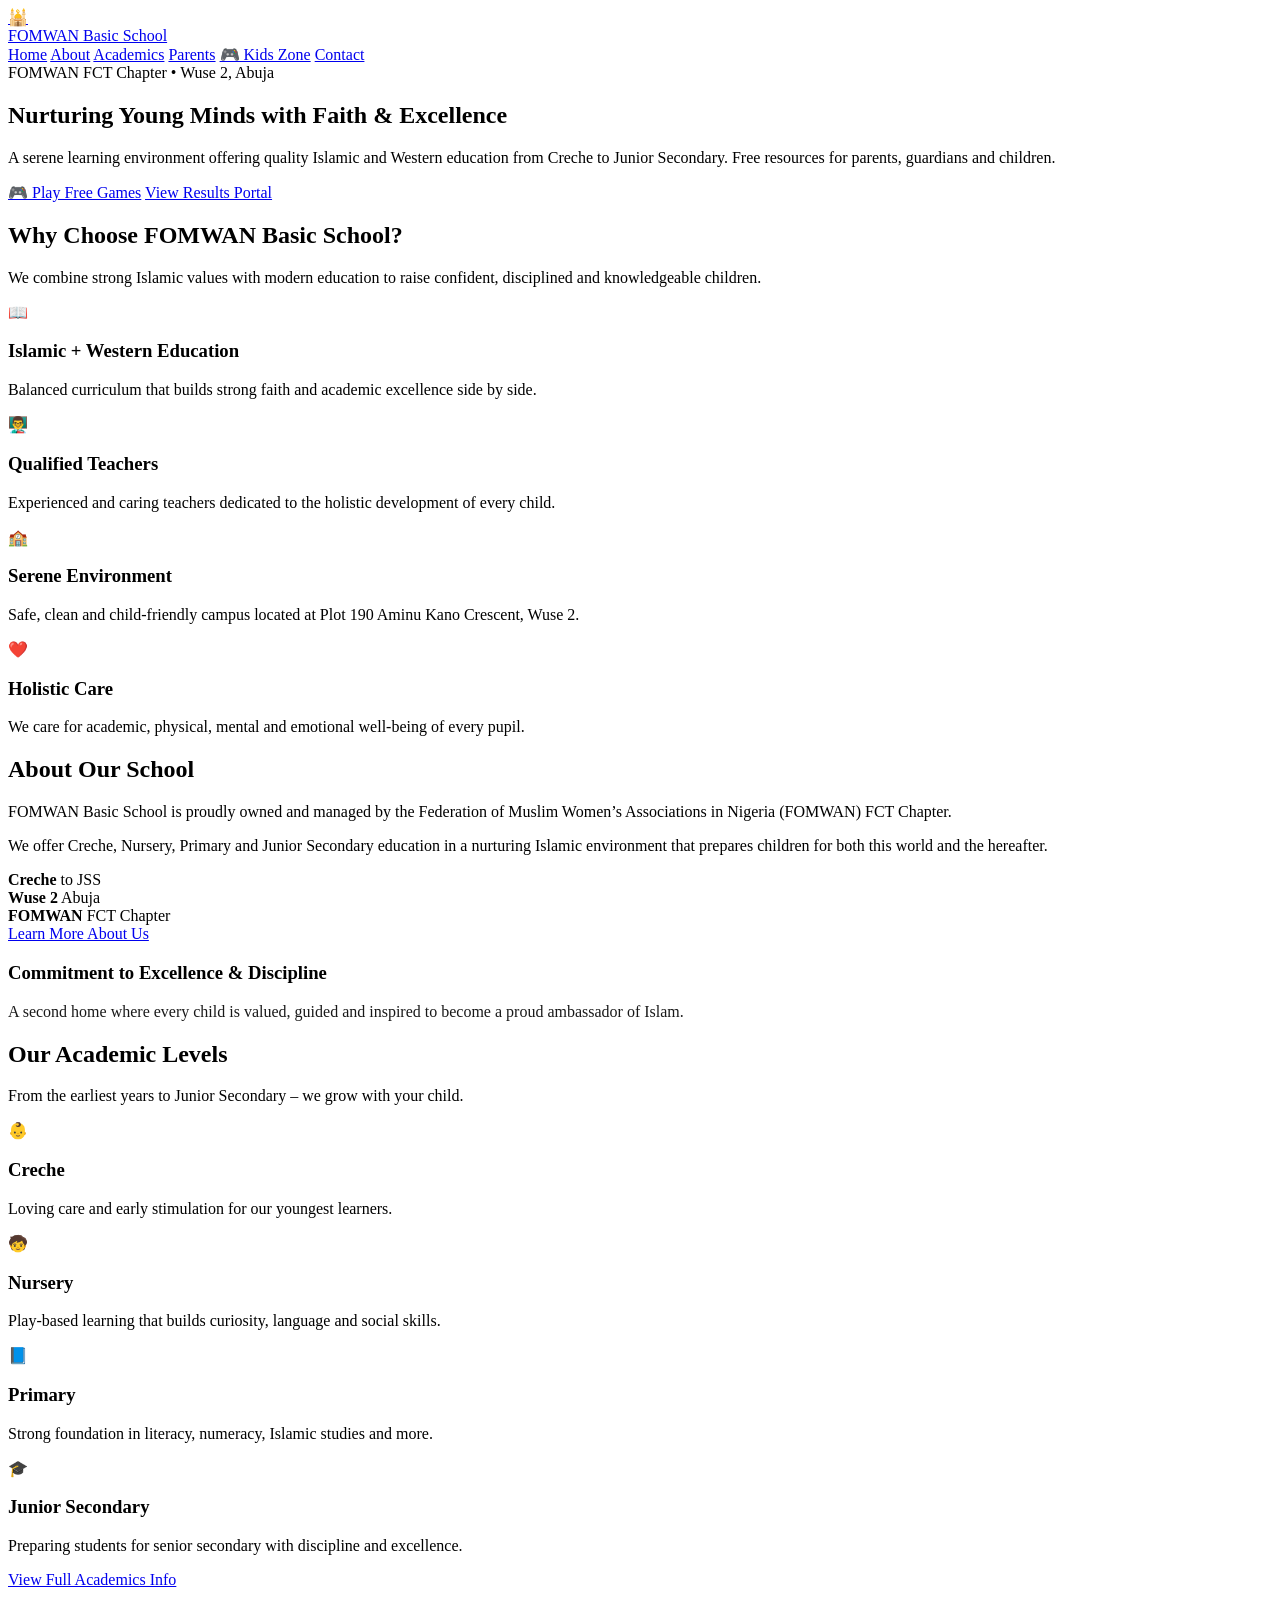
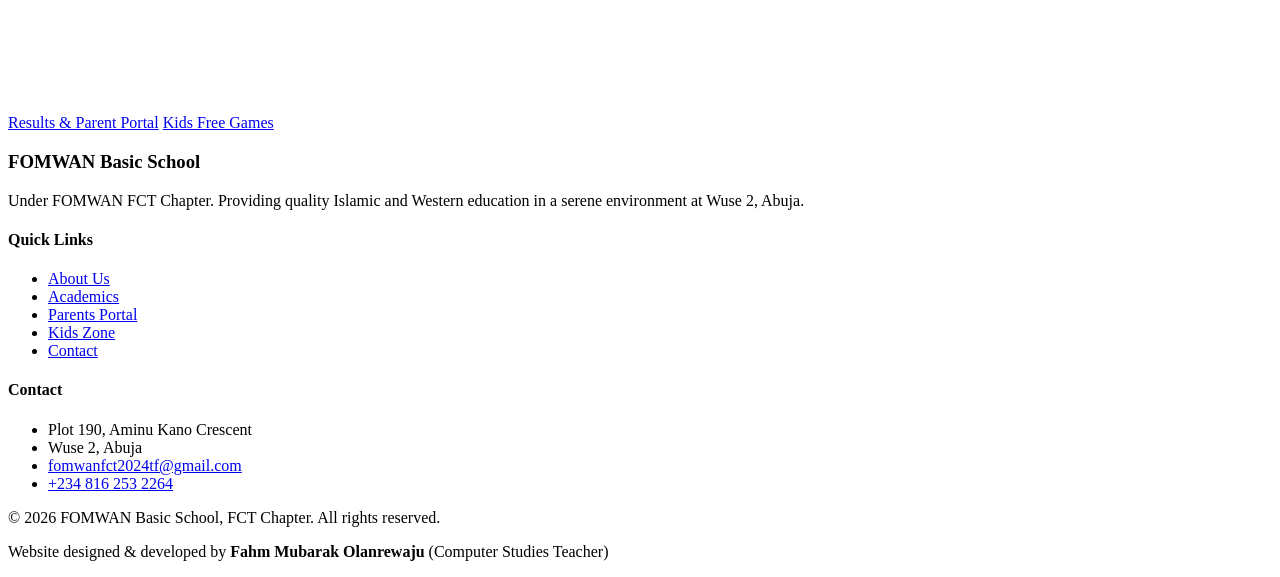
==== index.html @ e55dad50 "Add files via upload" ====
<!DOCTYPE html>
<html lang="en">
<head>
  <meta charset="UTF-8">
  <meta name="viewport" content="width=device-width, initial-scale=1.0">
  <title>FOMWAN Basic School | Wuse 2, Abuja</title>
  <meta name="description" content="FOMWAN Basic School Abuja - Quality Islamic and Western education for Creche, Nursery, Primary and Junior Secondary. Free engaging site for parents and children.">
  <link rel="stylesheet" href="css/style.css">
</head>
<body>

  <!-- HEADER -->
  <header class="header">
    <div class="container">
      <nav class="nav">
        <a href="index.html" class="logo">
          <div class="logo-icon">🕌</div>
          <span>FOMWAN Basic School</span>
        </a>
        <div class="nav-links" id="navLinks">
          <a href="index.html" class="active">Home</a>
          <a href="about.html">About</a>
          <a href="academics.html">Academics</a>
          <a href="parents.html">Parents</a>
          <a href="kids.html" class="nav-cta">🎮 Kids Zone</a>
          <a href="contact.html">Contact</a>
        </div>
        <div class="hamburger" onclick="toggleMenu()">
          <span></span><span></span><span></span>
        </div>
      </nav>
    </div>
  </header>

  <!-- HERO -->
  <section class="hero">
    <div class="container">
      <div class="hero-content">
        <div class="hero-badge">FOMWAN FCT Chapter • Wuse 2, Abuja</div>
        <h1>Nurturing Young Minds with <span>Faith & Excellence</span></h1>
        <p>A serene learning environment offering quality Islamic and Western education from Creche to Junior Secondary. Free resources for parents, guardians and children.</p>
        <div class="hero-buttons">
          <a href="kids.html" class="btn btn-primary">🎮 Play Free Games</a>
          <a href="parents.html" class="btn btn-outline">View Results Portal</a>
        </div>
      </div>
    </div>
  </section>

  <!-- FEATURES -->
  <section class="section">
    <div class="container">
      <div class="section-header">
        <h2>Why Choose FOMWAN Basic School?</h2>
        <p>We combine strong Islamic values with modern education to raise confident, disciplined and knowledgeable children.</p>
      </div>
      <div class="features">
        <div class="feature-card">
          <div class="feature-icon">📖</div>
          <h3>Islamic + Western Education</h3>
          <p>Balanced curriculum that builds strong faith and academic excellence side by side.</p>
        </div>
        <div class="feature-card">
          <div class="feature-icon">👨‍🏫</div>
          <h3>Qualified Teachers</h3>
          <p>Experienced and caring teachers dedicated to the holistic development of every child.</p>
        </div>
        <div class="feature-card">
          <div class="feature-icon">🏫</div>
          <h3>Serene Environment</h3>
          <p>Safe, clean and child-friendly campus located at Plot 190 Aminu Kano Crescent, Wuse 2.</p>
        </div>
        <div class="feature-card">
          <div class="feature-icon">❤️</div>
          <h3>Holistic Care</h3>
          <p>We care for academic, physical, mental and emotional well-being of every pupil.</p>
        </div>
      </div>
    </div>
  </section>

  <!-- ABOUT PREVIEW -->
  <section class="section bg-white">
    <div class="container">
      <div class="about-grid">
        <div class="about-text">
          <h2>About Our School</h2>
          <p>FOMWAN Basic School is proudly owned and managed by the Federation of Muslim Women’s Associations in Nigeria (FOMWAN) FCT Chapter.</p>
          <p>We offer Creche, Nursery, Primary and Junior Secondary education in a nurturing Islamic environment that prepares children for both this world and the hereafter.</p>
          <div class="about-stats">
            <div class="stat-box">
              <strong>Creche</strong>
              <span>to JSS</span>
            </div>
            <div class="stat-box">
              <strong>Wuse 2</strong>
              <span>Abuja</span>
            </div>
            <div class="stat-box">
              <strong>FOMWAN</strong>
              <span>FCT Chapter</span>
            </div>
          </div>
          <a href="about.html" class="btn btn-primary mt-20" style="margin-top:24px;">Learn More About Us</a>
        </div>
        <div class="about-visual">
          <h3>Commitment to Excellence & Discipline</h3>
          <p style="opacity:0.9;">A second home where every child is valued, guided and inspired to become a proud ambassador of Islam.</p>
        </div>
      </div>
    </div>
  </section>

  <!-- LEVELS PREVIEW -->
  <section class="section">
    <div class="container">
      <div class="section-header">
        <h2>Our Academic Levels</h2>
        <p>From the earliest years to Junior Secondary – we grow with your child.</p>
      </div>
      <div class="levels-grid">
        <div class="level-card">
          <div class="level-top">
            <span class="emoji">👶</span>
            <h3>Creche</h3>
          </div>
          <div class="level-body">
            <p>Loving care and early stimulation for our youngest learners.</p>
          </div>
        </div>
        <div class="level-card">
          <div class="level-top">
            <span class="emoji">🧒</span>
            <h3>Nursery</h3>
          </div>
          <div class="level-body">
            <p>Play-based learning that builds curiosity, language and social skills.</p>
          </div>
        </div>
        <div class="level-card">
          <div class="level-top">
            <span class="emoji">📘</span>
            <h3>Primary</h3>
          </div>
          <div class="level-body">
            <p>Strong foundation in literacy, numeracy, Islamic studies and more.</p>
          </div>
        </div>
        <div class="level-card">
          <div class="level-top">
            <span class="emoji">🎓</span>
            <h3>Junior Secondary</h3>
          </div>
          <div class="level-body">
            <p>Preparing students for senior secondary with discipline and excellence.</p>
          </div>
        </div>
      </div>
      <div class="text-center mt-20">
        <a href="academics.html" class="btn btn-primary">View Full Academics Info</a>
      </div>
    </div>
  </section>

  <!-- CTA -->
  <section class="section" style="background: linear-gradient(135deg, var(--primary-dark), var(--primary)); color:white;">
    <div class="container text-center">
      <h2 style="color:white; margin-bottom:14px;">Parents & Guardians</h2>
      <p style="opacity:0.9; max-width:560px; margin:0 auto 28px;">Check your child’s results, stay updated, and explore free learning games with your kids.</p>
      <div class="hero-buttons" style="justify-content:center;">
        <a href="parents.html" class="btn btn-primary">Results & Parent Portal</a>
        <a href="kids.html" class="btn btn-outline">Kids Free Games</a>
      </div>
    </div>
  </section>

  <!-- FOOTER -->
  <footer class="footer">
    <div class="container">
      <div class="footer-grid">
        <div class="footer-brand">
          <h3>FOMWAN Basic School</h3>
          <p>Under FOMWAN FCT Chapter. Providing quality Islamic and Western education in a serene environment at Wuse 2, Abuja.</p>
        </div>
        <div>
          <h4>Quick Links</h4>
          <ul>
            <li><a href="about.html">About Us</a></li>
            <li><a href="academics.html">Academics</a></li>
            <li><a href="parents.html">Parents Portal</a></li>
            <li><a href="kids.html">Kids Zone</a></li>
            <li><a href="contact.html">Contact</a></li>
          </ul>
        </div>
        <div>
          <h4>Contact</h4>
          <ul>
            <li>Plot 190, Aminu Kano Crescent</li>
            <li>Wuse 2, Abuja</li>
            <li><a href="mailto:fomwanfct2024tf@gmail.com">fomwanfct2024tf@gmail.com</a></li>
            <li><a href="tel:+2348162532264">+234 816 253 2264</a></li>
          </ul>
        </div>
      </div>
      <div class="footer-bottom">
        <p>© 2026 FOMWAN Basic School, FCT Chapter. All rights reserved.</p>
        <p style="margin-top:6px;">Website designed & developed by <strong>Fahm Mubarak Olanrewaju</strong> (Computer Studies Teacher)</p>
      </div>
    </div>
  </footer>

  <script src="js/games.js"></script>
</body>
</html>
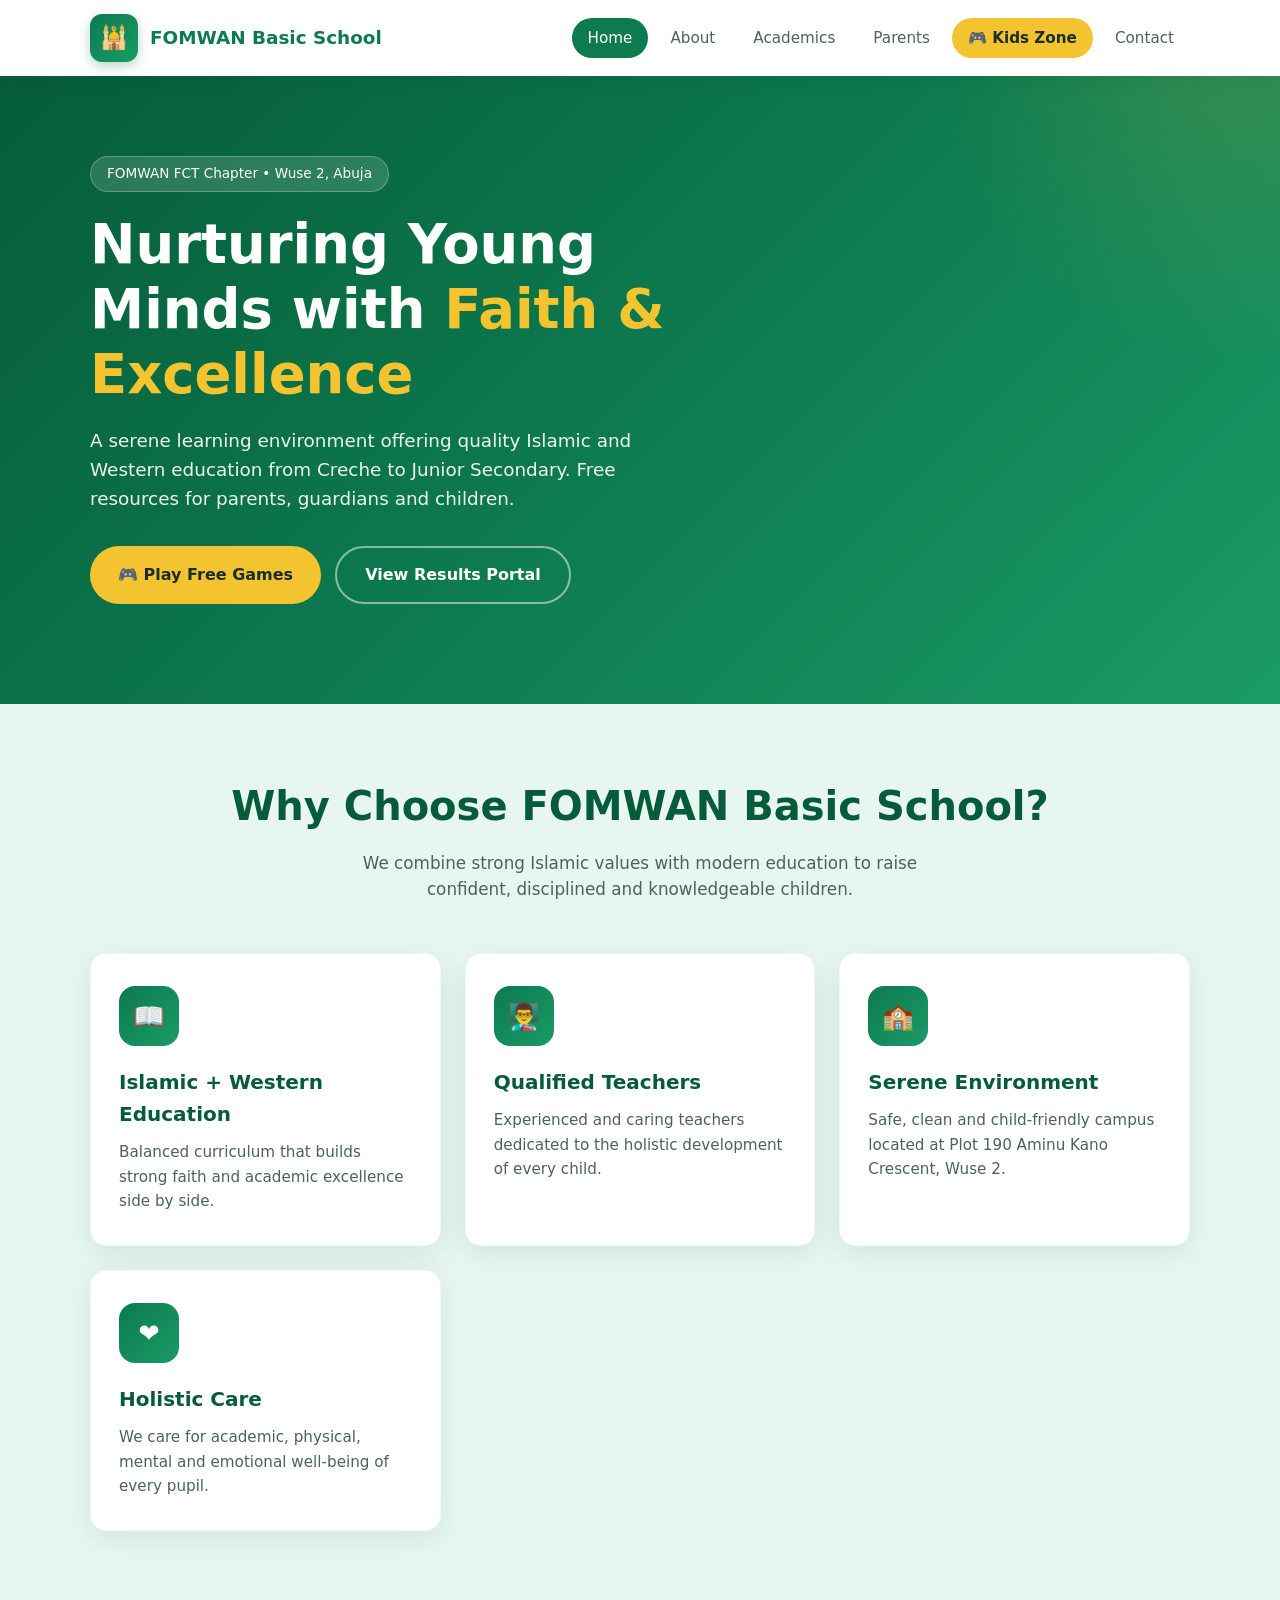
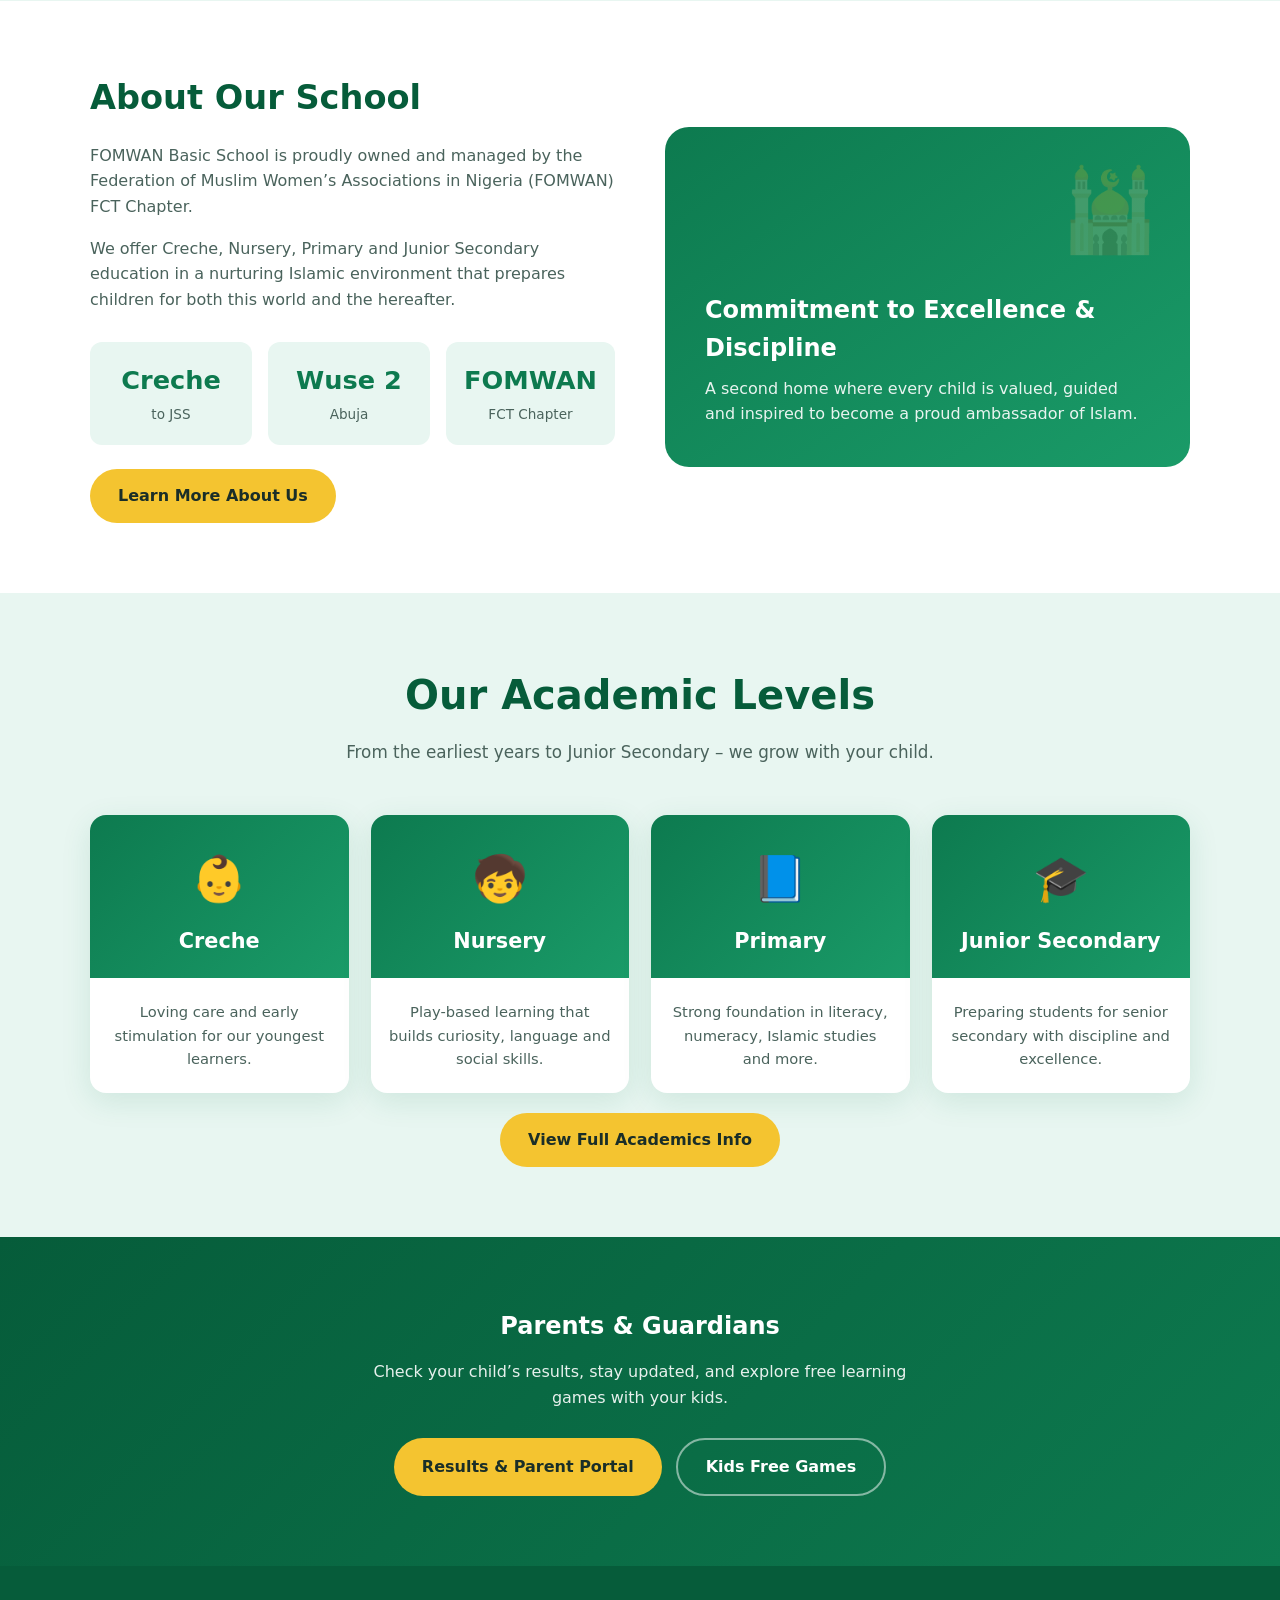
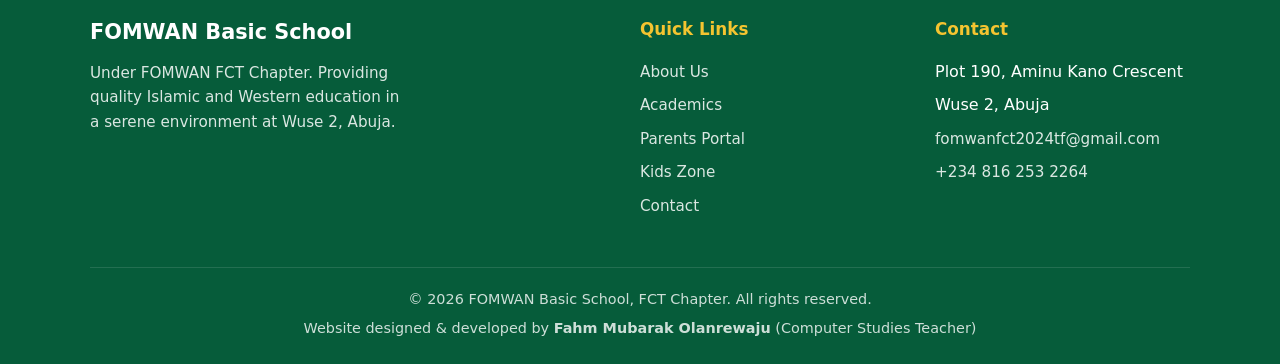
==== commit 838066ee: "new changes" ====
--- a/index.html
+++ b/index.html
@@ -209,6 +209,7 @@
     </div>
   </footer>
 
-  <script src="js/games.js"></script>
+  <!-- FIXED PATH HERE -->
+  <script src="games.js"></script>
 </body>
 </html>
--- a/css/style.css
+++ b/css/style.css
@@ -0,0 +1,820 @@
+/* ============================================
+   FOMWAN Basic School - Main Stylesheet
+   Designed by Fahm Mubarak Olanrewaju
+   ============================================ */
+
+:root {
+  --primary: #0d7a4f;          /* Deep Islamic green */
+  --primary-dark: #065c3a;
+  --primary-light: #1a9b68;
+  --accent: #f4c430;           /* Gold */
+  --accent-soft: #ffe9a0;
+  --sky: #e8f6f1;
+  --text: #1a2e28;
+  --text-light: #4a635c;
+  --white: #ffffff;
+  --shadow: 0 8px 30px rgba(13, 122, 79, 0.12);
+  --radius: 16px;
+  --transition: all 0.3s ease;
+}
+
+* {
+  margin: 0;
+  padding: 0;
+  box-sizing: border-box;
+}
+
+html {
+  scroll-behavior: smooth;
+}
+
+body {
+  font-family: 'Segoe UI', system-ui, -apple-system, sans-serif;
+  color: var(--text);
+  background: var(--sky);
+  line-height: 1.6;
+  overflow-x: hidden;
+}
+
+img {
+  max-width: 100%;
+  height: auto;
+  display: block;
+}
+
+a {
+  text-decoration: none;
+  color: inherit;
+  transition: var(--transition);
+}
+
+ul {
+  list-style: none;
+}
+
+.container {
+  width: 100%;
+  max-width: 1140px;
+  margin: 0 auto;
+  padding: 0 20px;
+}
+
+/* ========== HEADER ========== */
+.header {
+  background: var(--white);
+  box-shadow: 0 2px 20px rgba(0,0,0,0.06);
+  position: sticky;
+  top: 0;
+  z-index: 1000;
+}
+
+.nav {
+  display: flex;
+  align-items: center;
+  justify-content: space-between;
+  padding: 14px 0;
+  gap: 20px;
+}
+
+.logo {
+  display: flex;
+  align-items: center;
+  gap: 12px;
+  font-weight: 700;
+  font-size: 1.15rem;
+  color: var(--primary);
+}
+
+.logo-icon {
+  width: 48px;
+  height: 48px;
+  background: linear-gradient(135deg, var(--primary), var(--primary-light));
+  border-radius: 12px;
+  display: flex;
+  align-items: center;
+  justify-content: center;
+  color: white;
+  font-size: 1.4rem;
+  box-shadow: 0 4px 12px rgba(13, 122, 79, 0.3);
+}
+
+.nav-links {
+  display: flex;
+  gap: 6px;
+  align-items: center;
+}
+
+.nav-links a {
+  padding: 8px 16px;
+  border-radius: 30px;
+  font-weight: 500;
+  font-size: 0.95rem;
+  color: var(--text-light);
+}
+
+.nav-links a:hover,
+.nav-links a.active {
+  background: var(--primary);
+  color: white;
+}
+
+.nav-cta {
+  background: var(--accent) !important;
+  color: var(--text) !important;
+  font-weight: 700 !important;
+}
+
+.nav-cta:hover {
+  background: #e6b800 !important;
+  transform: translateY(-2px);
+}
+
+.hamburger {
+  display: none;
+  flex-direction: column;
+  gap: 5px;
+  cursor: pointer;
+  padding: 8px;
+}
+
+.hamburger span {
+  width: 26px;
+  height: 3px;
+  background: var(--primary);
+  border-radius: 3px;
+  transition: var(--transition);
+}
+
+/* ========== HERO ========== */
+.hero {
+  background: linear-gradient(135deg, var(--primary-dark) 0%, var(--primary) 50%, var(--primary-light) 100%);
+  color: white;
+  padding: 80px 0 100px;
+  position: relative;
+  overflow: hidden;
+}
+
+.hero::before {
+  content: '';
+  position: absolute;
+  top: -50%;
+  right: -20%;
+  width: 600px;
+  height: 600px;
+  background: radial-gradient(circle, rgba(244,196,48,0.15) 0%, transparent 70%);
+  border-radius: 50%;
+}
+
+.hero-content {
+  position: relative;
+  z-index: 2;
+  max-width: 700px;
+}
+
+.hero-badge {
+  display: inline-block;
+  background: rgba(255,255,255,0.15);
+  backdrop-filter: blur(8px);
+  padding: 6px 16px;
+  border-radius: 30px;
+  font-size: 0.85rem;
+  margin-bottom: 20px;
+  border: 1px solid rgba(255,255,255,0.25);
+}
+
+.hero h1 {
+  font-size: clamp(2.2rem, 5vw, 3.4rem);
+  line-height: 1.2;
+  margin-bottom: 18px;
+  font-weight: 800;
+}
+
+.hero h1 span {
+  color: var(--accent);
+}
+
+.hero p {
+  font-size: 1.15rem;
+  opacity: 0.92;
+  margin-bottom: 32px;
+  max-width: 560px;
+}
+
+.hero-buttons {
+  display: flex;
+  flex-wrap: wrap;
+  gap: 14px;
+}
+
+.btn {
+  display: inline-flex;
+  align-items: center;
+  gap: 8px;
+  padding: 14px 28px;
+  border-radius: 50px;
+  font-weight: 600;
+  font-size: 1rem;
+  border: none;
+  cursor: pointer;
+  transition: var(--transition);
+}
+
+.btn-primary {
+  background: var(--accent);
+  color: var(--text);
+}
+
+.btn-primary:hover {
+  background: #e6b800;
+  transform: translateY(-3px);
+  box-shadow: 0 8px 20px rgba(244,196,48,0.4);
+}
+
+.btn-outline {
+  background: transparent;
+  color: white;
+  border: 2px solid rgba(255,255,255,0.5);
+}
+
+.btn-outline:hover {
+  background: white;
+  color: var(--primary);
+  border-color: white;
+}
+
+/* ========== SECTION COMMON ========== */
+.section {
+  padding: 70px 0;
+}
+
+.section-header {
+  text-align: center;
+  margin-bottom: 50px;
+}
+
+.section-header h2 {
+  font-size: clamp(1.8rem, 4vw, 2.5rem);
+  color: var(--primary-dark);
+  margin-bottom: 12px;
+  font-weight: 800;
+}
+
+.section-header p {
+  color: var(--text-light);
+  max-width: 600px;
+  margin: 0 auto;
+  font-size: 1.05rem;
+}
+
+.section-title-left {
+  text-align: left;
+  margin-bottom: 30px;
+}
+
+/* ========== FEATURE CARDS ========== */
+.features {
+  display: grid;
+  grid-template-columns: repeat(auto-fit, minmax(260px, 1fr));
+  gap: 24px;
+}
+
+.feature-card {
+  background: var(--white);
+  border-radius: var(--radius);
+  padding: 32px 28px;
+  box-shadow: var(--shadow);
+  transition: var(--transition);
+  border: 1px solid rgba(13,122,79,0.06);
+}
+
+.feature-card:hover {
+  transform: translateY(-8px);
+  box-shadow: 0 16px 40px rgba(13,122,79,0.18);
+}
+
+.feature-icon {
+  width: 60px;
+  height: 60px;
+  background: linear-gradient(135deg, var(--primary), var(--primary-light));
+  border-radius: 16px;
+  display: flex;
+  align-items: center;
+  justify-content: center;
+  font-size: 1.6rem;
+  color: white;
+  margin-bottom: 20px;
+}
+
+.feature-card h3 {
+  font-size: 1.25rem;
+  margin-bottom: 10px;
+  color: var(--primary-dark);
+}
+
+.feature-card p {
+  color: var(--text-light);
+  font-size: 0.95rem;
+}
+
+/* ========== ABOUT PREVIEW ========== */
+.about-grid {
+  display: grid;
+  grid-template-columns: 1fr 1fr;
+  gap: 50px;
+  align-items: center;
+}
+
+.about-text h2 {
+  font-size: 2.1rem;
+  color: var(--primary-dark);
+  margin-bottom: 18px;
+  font-weight: 800;
+}
+
+.about-text p {
+  color: var(--text-light);
+  margin-bottom: 16px;
+}
+
+.about-stats {
+  display: grid;
+  grid-template-columns: repeat(3, 1fr);
+  gap: 16px;
+  margin-top: 30px;
+}
+
+.stat-box {
+  background: var(--sky);
+  padding: 18px;
+  border-radius: 12px;
+  text-align: center;
+}
+
+.stat-box strong {
+  display: block;
+  font-size: 1.6rem;
+  color: var(--primary);
+  font-weight: 800;
+}
+
+.stat-box span {
+  font-size: 0.85rem;
+  color: var(--text-light);
+}
+
+.about-visual {
+  background: linear-gradient(145deg, var(--primary), var(--primary-light));
+  border-radius: 24px;
+  padding: 40px;
+  color: white;
+  position: relative;
+  overflow: hidden;
+  min-height: 340px;
+  display: flex;
+  flex-direction: column;
+  justify-content: flex-end;
+}
+
+.about-visual::before {
+  content: '🕌';
+  position: absolute;
+  top: 20px;
+  right: 30px;
+  font-size: 5rem;
+  opacity: 0.2;
+}
+
+.about-visual h3 {
+  font-size: 1.5rem;
+  margin-bottom: 8px;
+}
+
+/* ========== LEVELS ========== */
+.levels-grid {
+  display: grid;
+  grid-template-columns: repeat(auto-fit, minmax(220px, 1fr));
+  gap: 22px;
+}
+
+.level-card {
+  background: white;
+  border-radius: var(--radius);
+  overflow: hidden;
+  box-shadow: var(--shadow);
+  transition: var(--transition);
+  text-align: center;
+}
+
+.level-card:hover {
+  transform: translateY(-6px);
+}
+
+.level-top {
+  background: linear-gradient(135deg, var(--primary), var(--primary-light));
+  color: white;
+  padding: 28px 20px 20px;
+}
+
+.level-top .emoji {
+  font-size: 2.8rem;
+  display: block;
+  margin-bottom: 10px;
+}
+
+.level-top h3 {
+  font-size: 1.3rem;
+}
+
+.level-body {
+  padding: 22px 18px;
+}
+
+.level-body p {
+  color: var(--text-light);
+  font-size: 0.92rem;
+}
+
+/* ========== KIDS GAMES ========== */
+.games-grid {
+  display: grid;
+  grid-template-columns: repeat(auto-fit, minmax(280px, 1fr));
+  gap: 24px;
+}
+
+.game-card {
+  background: white;
+  border-radius: var(--radius);
+  padding: 28px;
+  box-shadow: var(--shadow);
+  text-align: center;
+  transition: var(--transition);
+  border: 3px solid transparent;
+  cursor: pointer;
+}
+
+.game-card:hover {
+  border-color: var(--accent);
+  transform: scale(1.03);
+}
+
+.game-emoji {
+  font-size: 3.2rem;
+  margin-bottom: 14px;
+}
+
+.game-card h3 {
+  color: var(--primary-dark);
+  margin-bottom: 8px;
+  font-size: 1.25rem;
+}
+
+.game-card p {
+  color: var(--text-light);
+  font-size: 0.9rem;
+  margin-bottom: 18px;
+}
+
+.btn-play {
+  background: var(--primary);
+  color: white;
+  padding: 10px 24px;
+  border-radius: 30px;
+  font-weight: 600;
+  display: inline-block;
+}
+
+.btn-play:hover {
+  background: var(--primary-dark);
+}
+
+/* Game Modal */
+.game-modal {
+  display: none;
+  position: fixed;
+  inset: 0;
+  background: rgba(0,0,0,0.65);
+  z-index: 2000;
+  align-items: center;
+  justify-content: center;
+  padding: 20px;
+}
+
+.game-modal.active {
+  display: flex;
+}
+
+.game-box {
+  background: white;
+  border-radius: 20px;
+  width: 100%;
+  max-width: 520px;
+  max-height: 90vh;
+  overflow-y: auto;
+  padding: 28px;
+  position: relative;
+}
+
+.game-close {
+  position: absolute;
+  top: 14px;
+  right: 18px;
+  font-size: 1.6rem;
+  cursor: pointer;
+  color: var(--text-light);
+  background: none;
+  border: none;
+}
+
+.game-title {
+  text-align: center;
+  color: var(--primary-dark);
+  margin-bottom: 20px;
+  font-size: 1.5rem;
+}
+
+/* Memory Game */
+.memory-board {
+  display: grid;
+  grid-template-columns: repeat(4, 1fr);
+  gap: 10px;
+  margin-bottom: 16px;
+}
+
+.memory-card {
+  aspect-ratio: 1;
+  background: var(--primary);
+  border-radius: 12px;
+  display: flex;
+  align-items: center;
+  justify-content: center;
+  font-size: 1.8rem;
+  cursor: pointer;
+  transition: var(--transition);
+  color: transparent;
+  user-select: none;
+}
+
+.memory-card.flipped,
+.memory-card.matched {
+  background: var(--accent-soft);
+  color: var(--text);
+  transform: rotateY(180deg);
+}
+
+.memory-card.matched {
+  background: #c8f0d8;
+  cursor: default;
+}
+
+/* Quiz */
+.quiz-question {
+  font-size: 1.2rem;
+  font-weight: 600;
+  margin-bottom: 20px;
+  text-align: center;
+  color: var(--primary-dark);
+}
+
+.quiz-options {
+  display: grid;
+  gap: 12px;
+}
+
+.quiz-btn {
+  padding: 14px;
+  border: 2px solid #e0e0e0;
+  border-radius: 12px;
+  background: white;
+  font-size: 1rem;
+  cursor: pointer;
+  transition: var(--transition);
+  text-align: left;
+}
+
+.quiz-btn:hover {
+  border-color: var(--primary);
+  background: var(--sky);
+}
+
+.quiz-btn.correct {
+  background: #c8f0d8;
+  border-color: var(--primary);
+}
+
+.quiz-btn.wrong {
+  background: #ffe0e0;
+  border-color: #e74c3c;
+}
+
+.score-display {
+  text-align: center;
+  font-size: 1.1rem;
+  margin-top: 16px;
+  font-weight: 600;
+  color: var(--primary);
+}
+
+/* ========== PARENTS ========== */
+.portal-card {
+  background: white;
+  border-radius: var(--radius);
+  padding: 40px;
+  box-shadow: var(--shadow);
+  text-align: center;
+  max-width: 600px;
+  margin: 0 auto;
+}
+
+.portal-card h3 {
+  color: var(--primary-dark);
+  font-size: 1.6rem;
+  margin-bottom: 12px;
+}
+
+.portal-card p {
+  color: var(--text-light);
+  margin-bottom: 24px;
+}
+
+/* ========== CONTACT ========== */
+.contact-grid {
+  display: grid;
+  grid-template-columns: 1fr 1fr;
+  gap: 40px;
+}
+
+.contact-info {
+  display: flex;
+  flex-direction: column;
+  gap: 22px;
+}
+
+.contact-item {
+  display: flex;
+  gap: 16px;
+  align-items: flex-start;
+  background: white;
+  padding: 20px;
+  border-radius: 14px;
+  box-shadow: var(--shadow);
+}
+
+.contact-icon {
+  width: 48px;
+  height: 48px;
+  background: var(--sky);
+  border-radius: 12px;
+  display: flex;
+  align-items: center;
+  justify-content: center;
+  font-size: 1.3rem;
+  flex-shrink: 0;
+}
+
+.contact-item h4 {
+  color: var(--primary-dark);
+  margin-bottom: 4px;
+}
+
+.contact-item p,
+.contact-item a {
+  color: var(--text-light);
+  font-size: 0.95rem;
+}
+
+.contact-item a:hover {
+  color: var(--primary);
+}
+
+.map-box {
+  background: white;
+  border-radius: var(--radius);
+  overflow: hidden;
+  box-shadow: var(--shadow);
+  min-height: 320px;
+}
+
+.map-box iframe {
+  width: 100%;
+  height: 100%;
+  min-height: 320px;
+  border: none;
+}
+
+/* ========== FOOTER ========== */
+.footer {
+  background: var(--primary-dark);
+  color: white;
+  padding: 50px 0 24px;
+}
+
+.footer-grid {
+  display: grid;
+  grid-template-columns: 2fr 1fr 1fr;
+  gap: 40px;
+  margin-bottom: 40px;
+}
+
+.footer-brand h3 {
+  font-size: 1.3rem;
+  margin-bottom: 12px;
+}
+
+.footer-brand p {
+  opacity: 0.85;
+  font-size: 0.95rem;
+  max-width: 320px;
+}
+
+.footer h4 {
+  margin-bottom: 16px;
+  font-size: 1.05rem;
+  color: var(--accent);
+}
+
+.footer ul li {
+  margin-bottom: 8px;
+}
+
+.footer ul a {
+  opacity: 0.85;
+  font-size: 0.95rem;
+}
+
+.footer ul a:hover {
+  opacity: 1;
+  color: var(--accent);
+}
+
+.footer-bottom {
+  border-top: 1px solid rgba(255,255,255,0.15);
+  padding-top: 20px;
+  text-align: center;
+  font-size: 0.9rem;
+  opacity: 0.8;
+}
+
+.footer-bottom a {
+  color: var(--accent);
+}
+
+/* ========== RESPONSIVE ========== */
+@media (max-width: 900px) {
+  .about-grid,
+  .contact-grid,
+  .footer-grid {
+    grid-template-columns: 1fr;
+  }
+
+  .nav-links {
+    display: none;
+    position: absolute;
+    top: 100%;
+    left: 0;
+    right: 0;
+    background: white;
+    flex-direction: column;
+    padding: 20px;
+    box-shadow: 0 10px 30px rgba(0,0,0,0.1);
+    gap: 8px;
+  }
+
+  .nav-links.open {
+    display: flex;
+  }
+
+  .hamburger {
+    display: flex;
+  }
+
+  .hero {
+    padding: 60px 0 80px;
+  }
+}
+
+@media (max-width: 500px) {
+  .memory-board {
+    grid-template-columns: repeat(3, 1fr);
+  }
+
+  .about-stats {
+    grid-template-columns: 1fr;
+  }
+}
+
+/* Utility */
+.bg-white {
+  background: white;
+}
+
+.text-center {
+  text-align: center;
+}
+
+.mt-20 {
+  margin-top: 20px;
+}
+
+.mb-20 {
+  margin-bottom: 20px;
+}
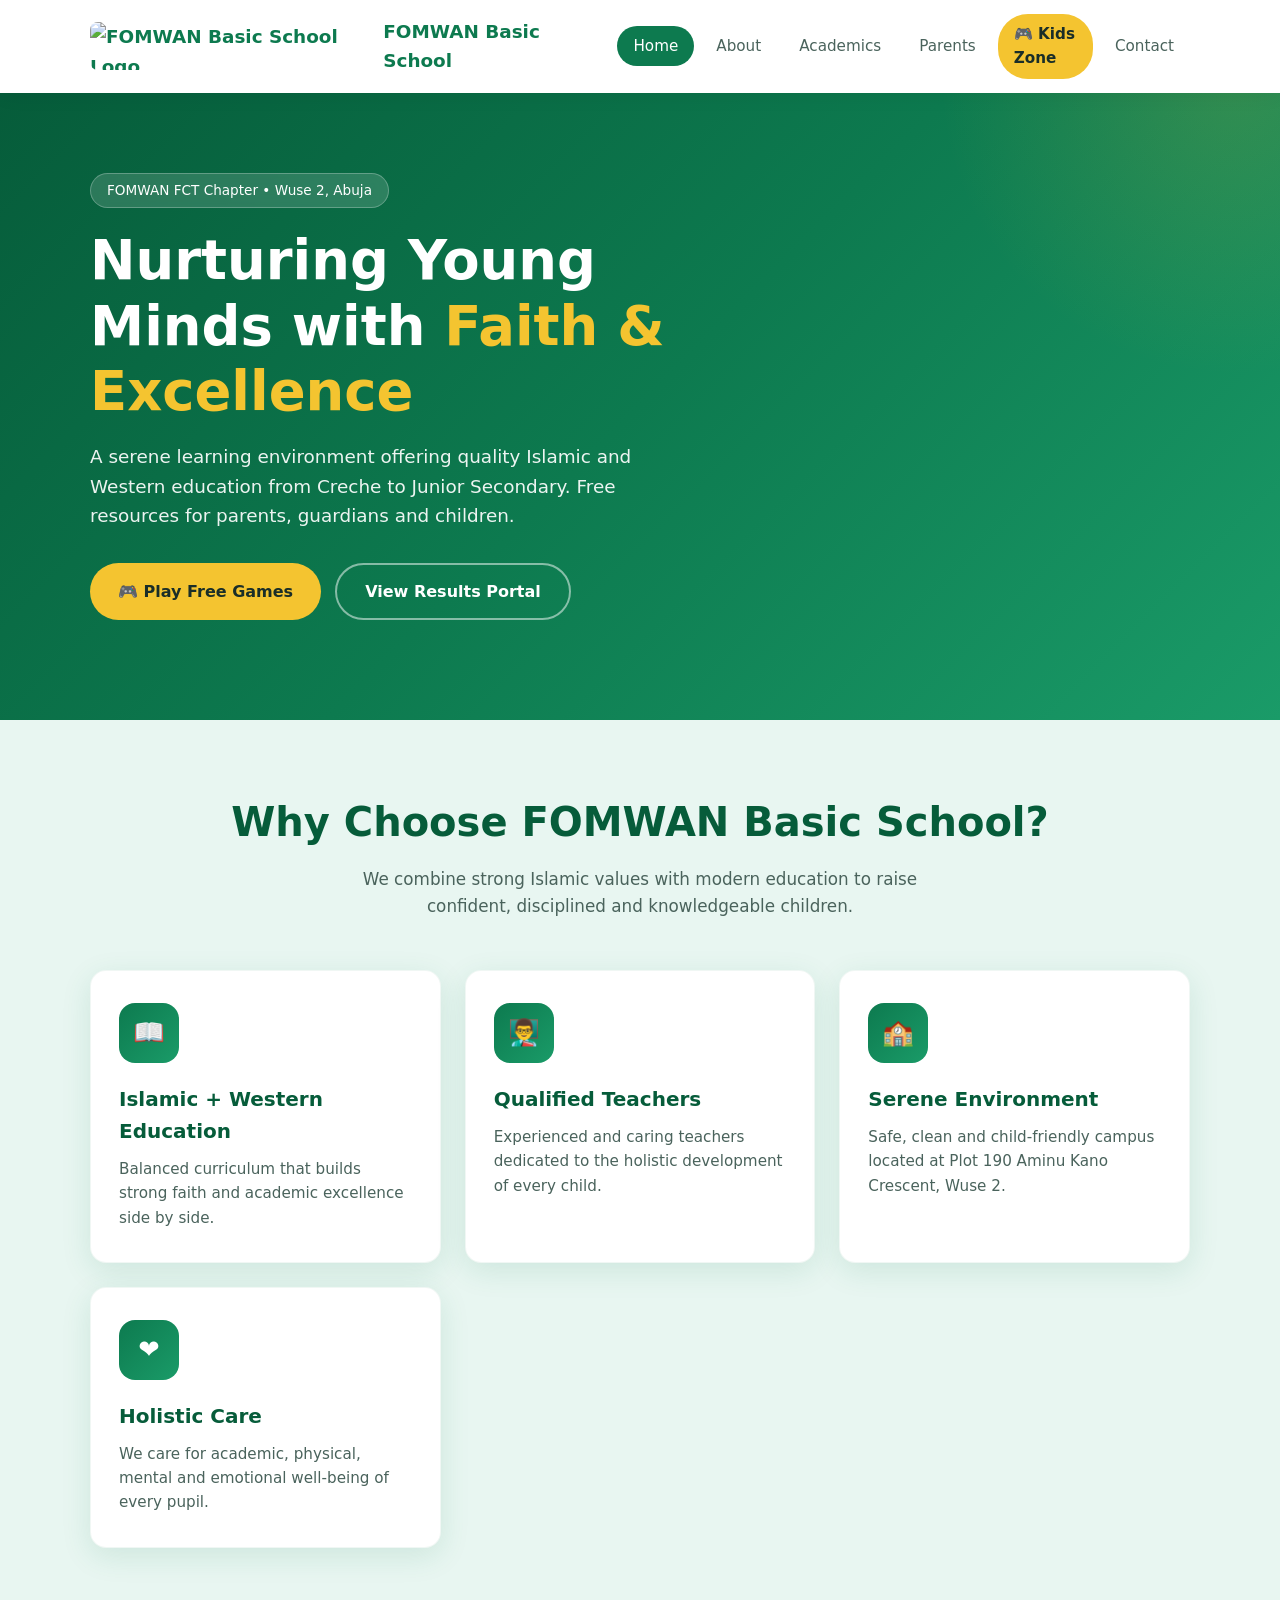
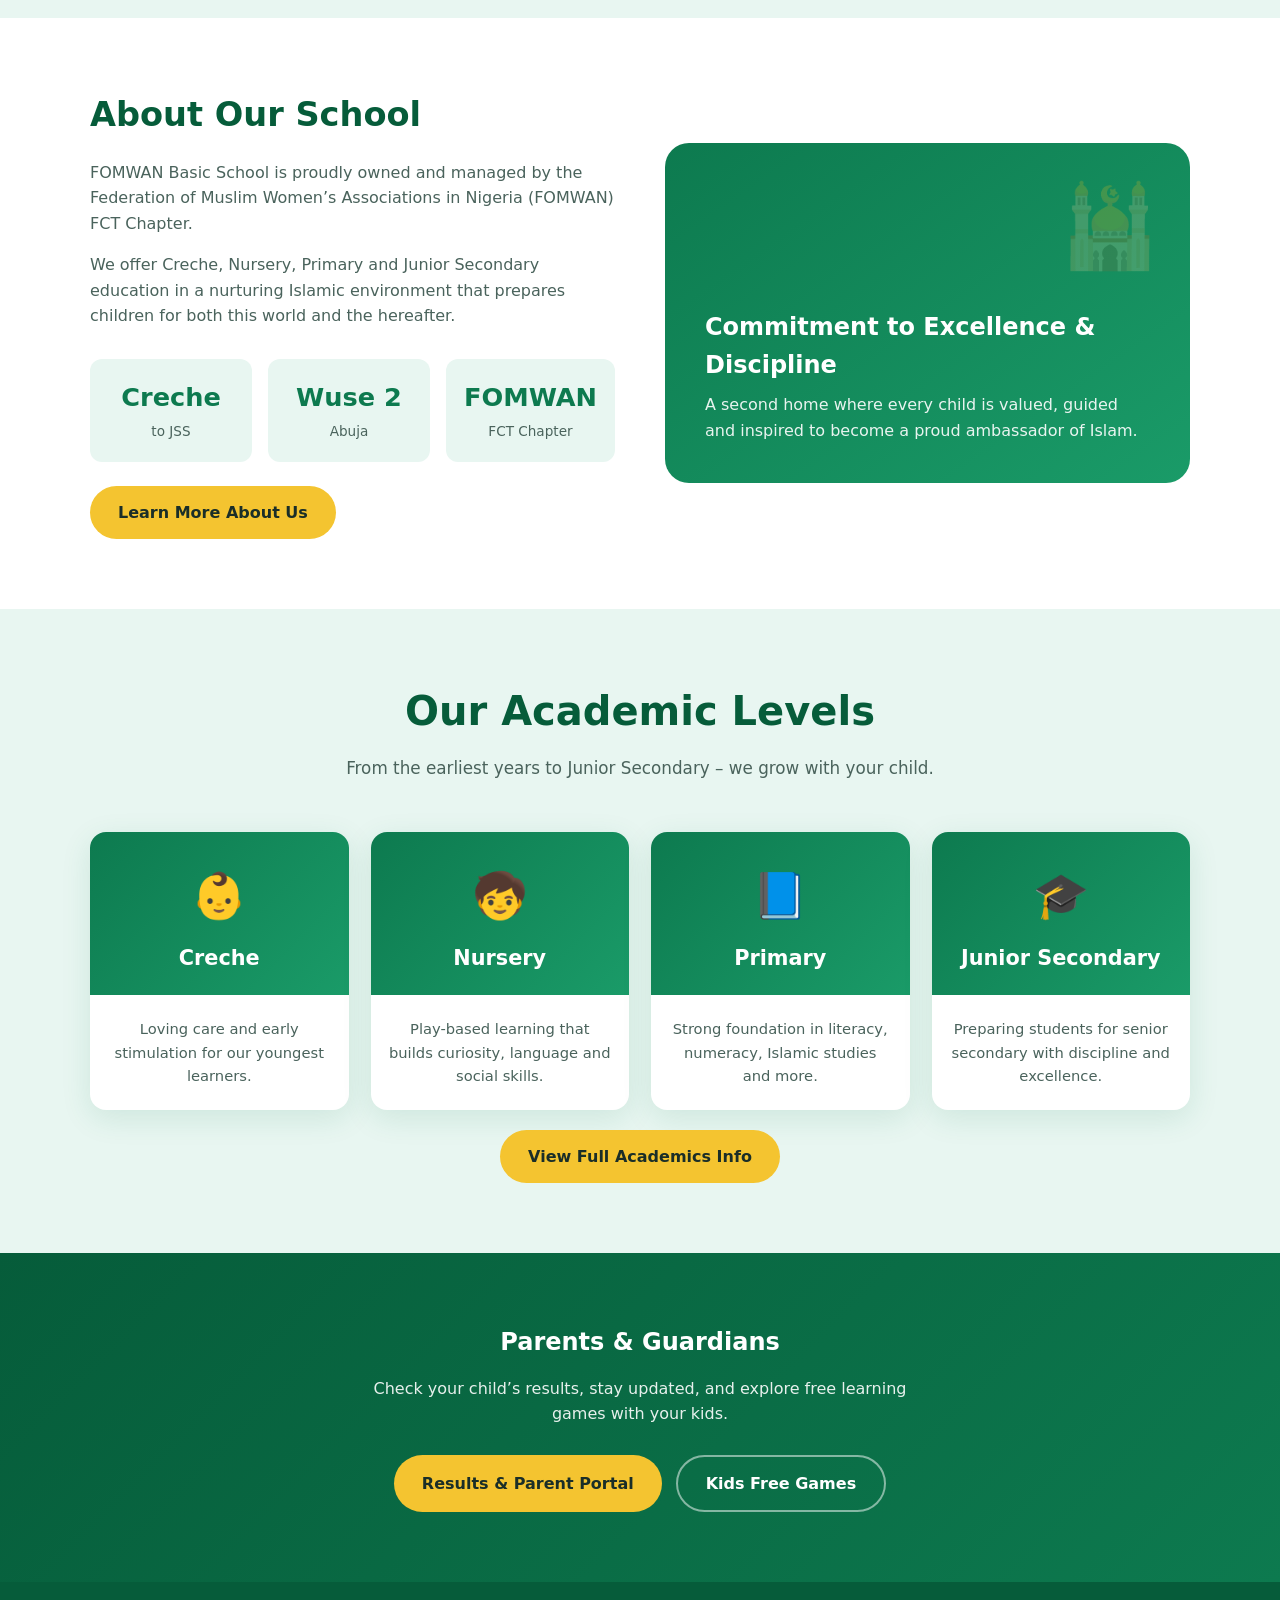
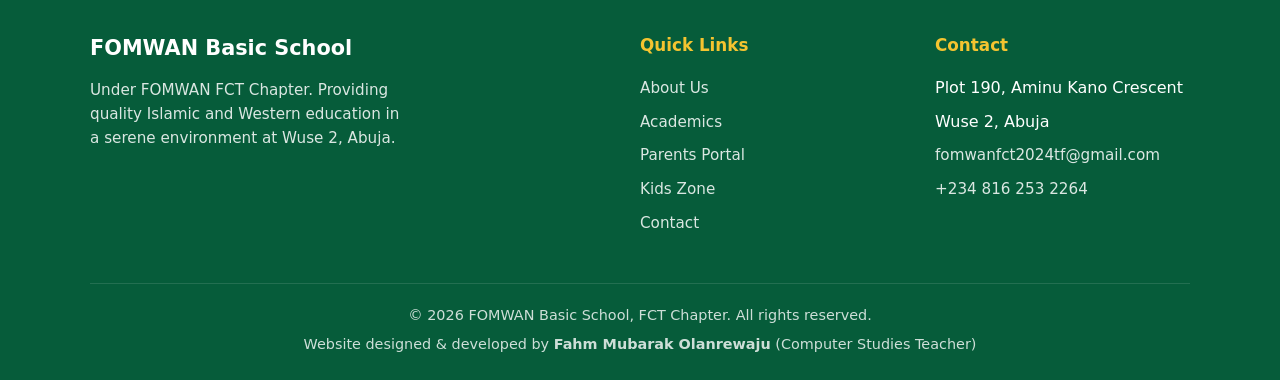
==== commit 6cfcc518: "new change" ====
--- a/index.html
+++ b/index.html
@@ -14,7 +14,7 @@
     <div class="container">
       <nav class="nav">
         <a href="index.html" class="logo">
-          <div class="logo-icon">🕌</div>
+          <img src="images/logo.png" alt="FOMWAN Basic School Logo" style="height:48px; width:auto; border-radius:8px;">
           <span>FOMWAN Basic School</span>
         </a>
         <div class="nav-links" id="navLinks">
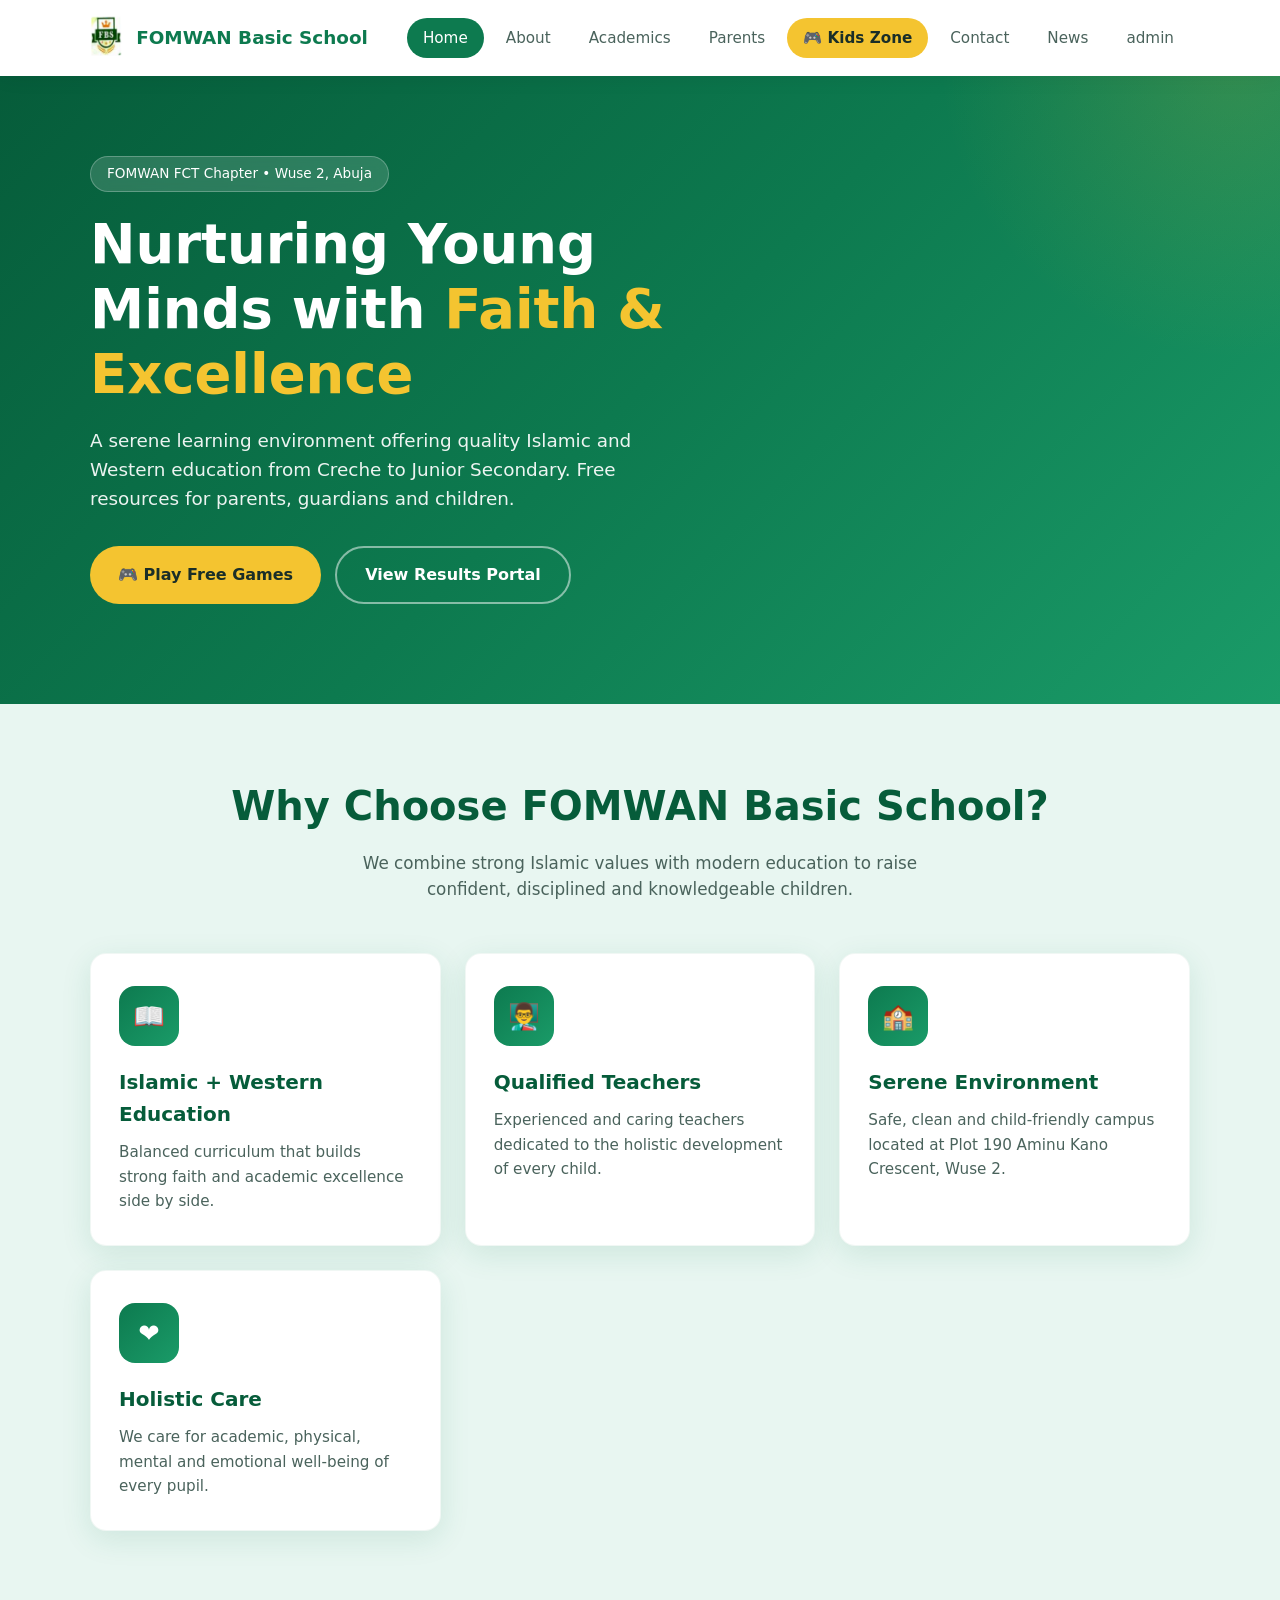
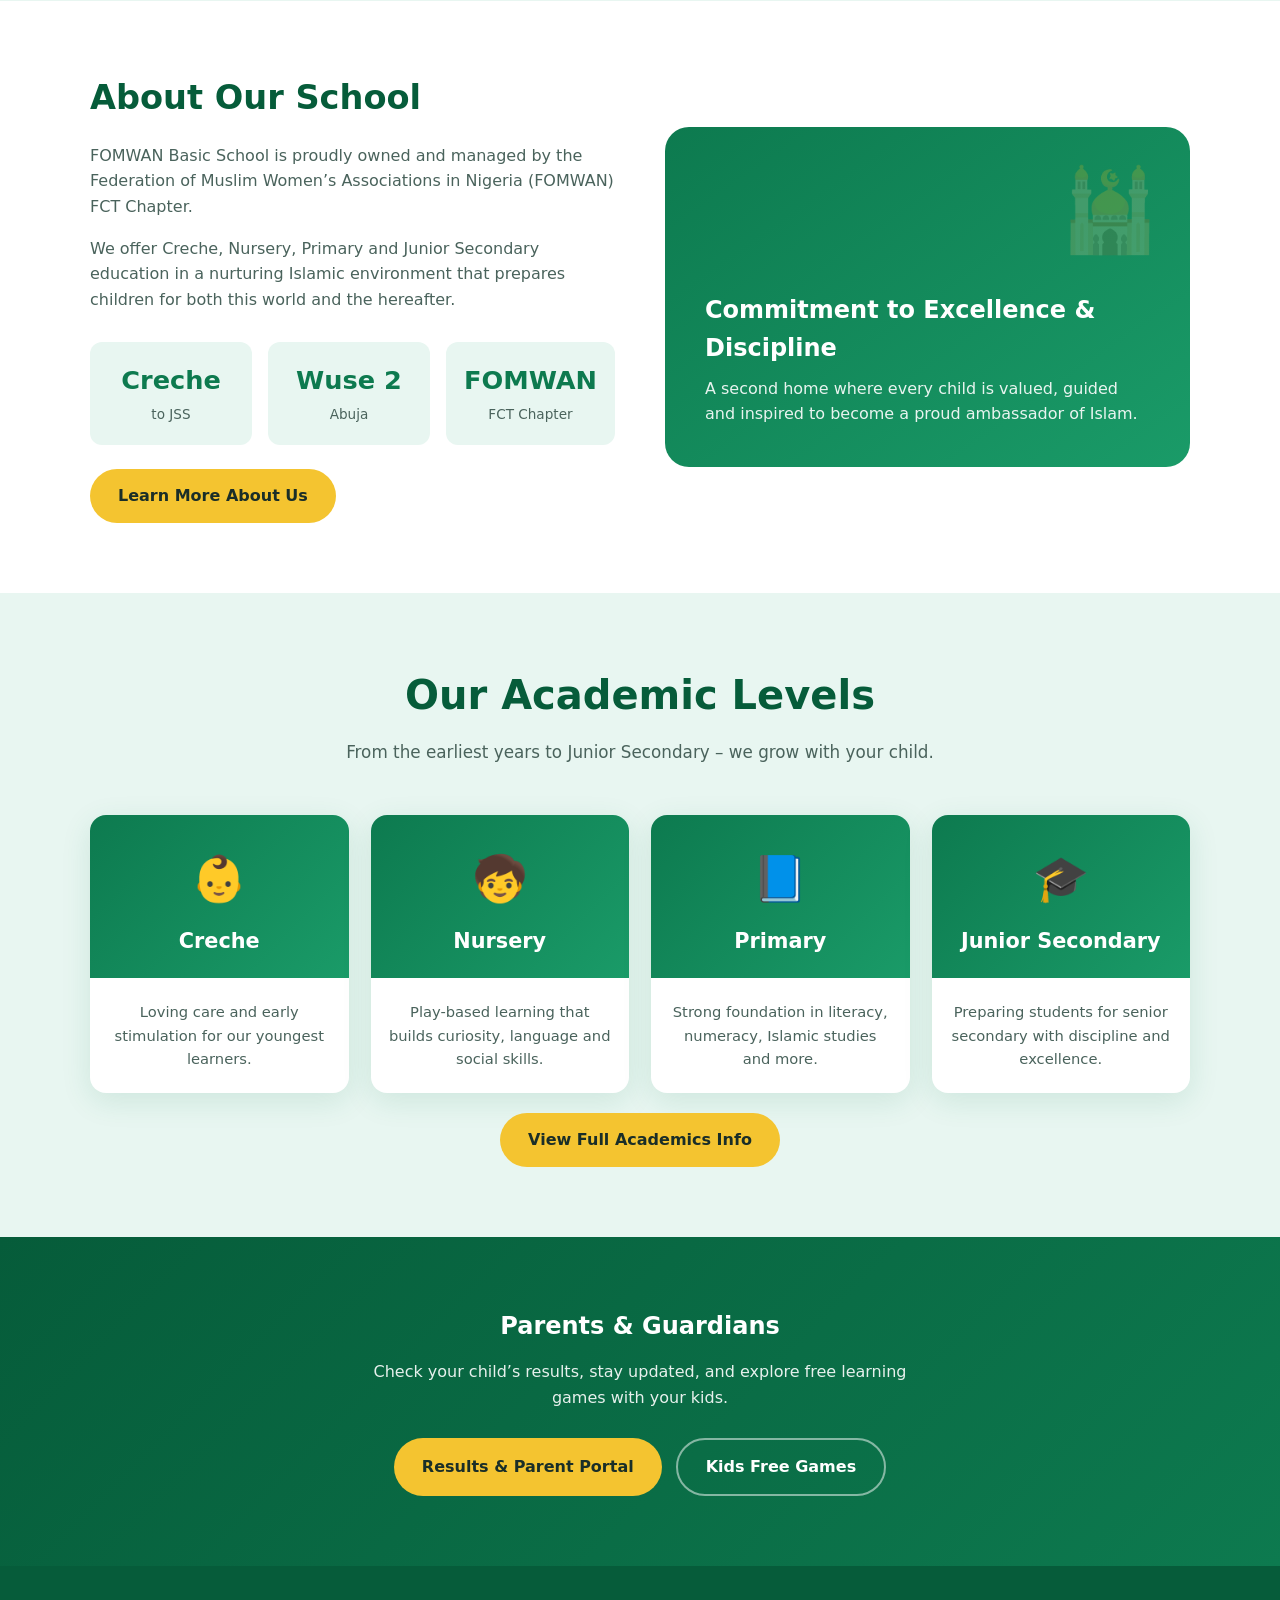
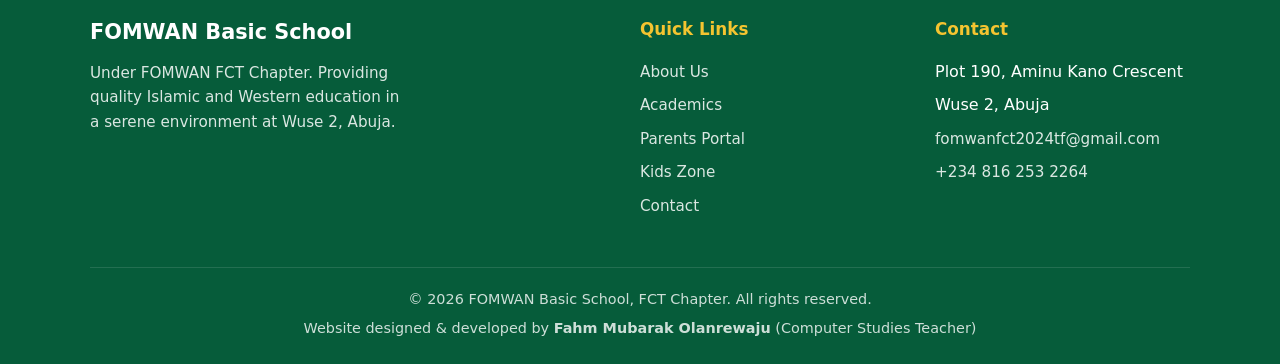
==== commit 2d887b68: "new" ====
--- a/index.html
+++ b/index.html
@@ -24,6 +24,8 @@
           <a href="parents.html">Parents</a>
           <a href="kids.html" class="nav-cta">🎮 Kids Zone</a>
           <a href="contact.html">Contact</a>
+          <a href="news.html">News</a>
+          <a href="admin.html">admin</a>
         </div>
         <div class="hamburger" onclick="toggleMenu()">
           <span></span><span></span><span></span>
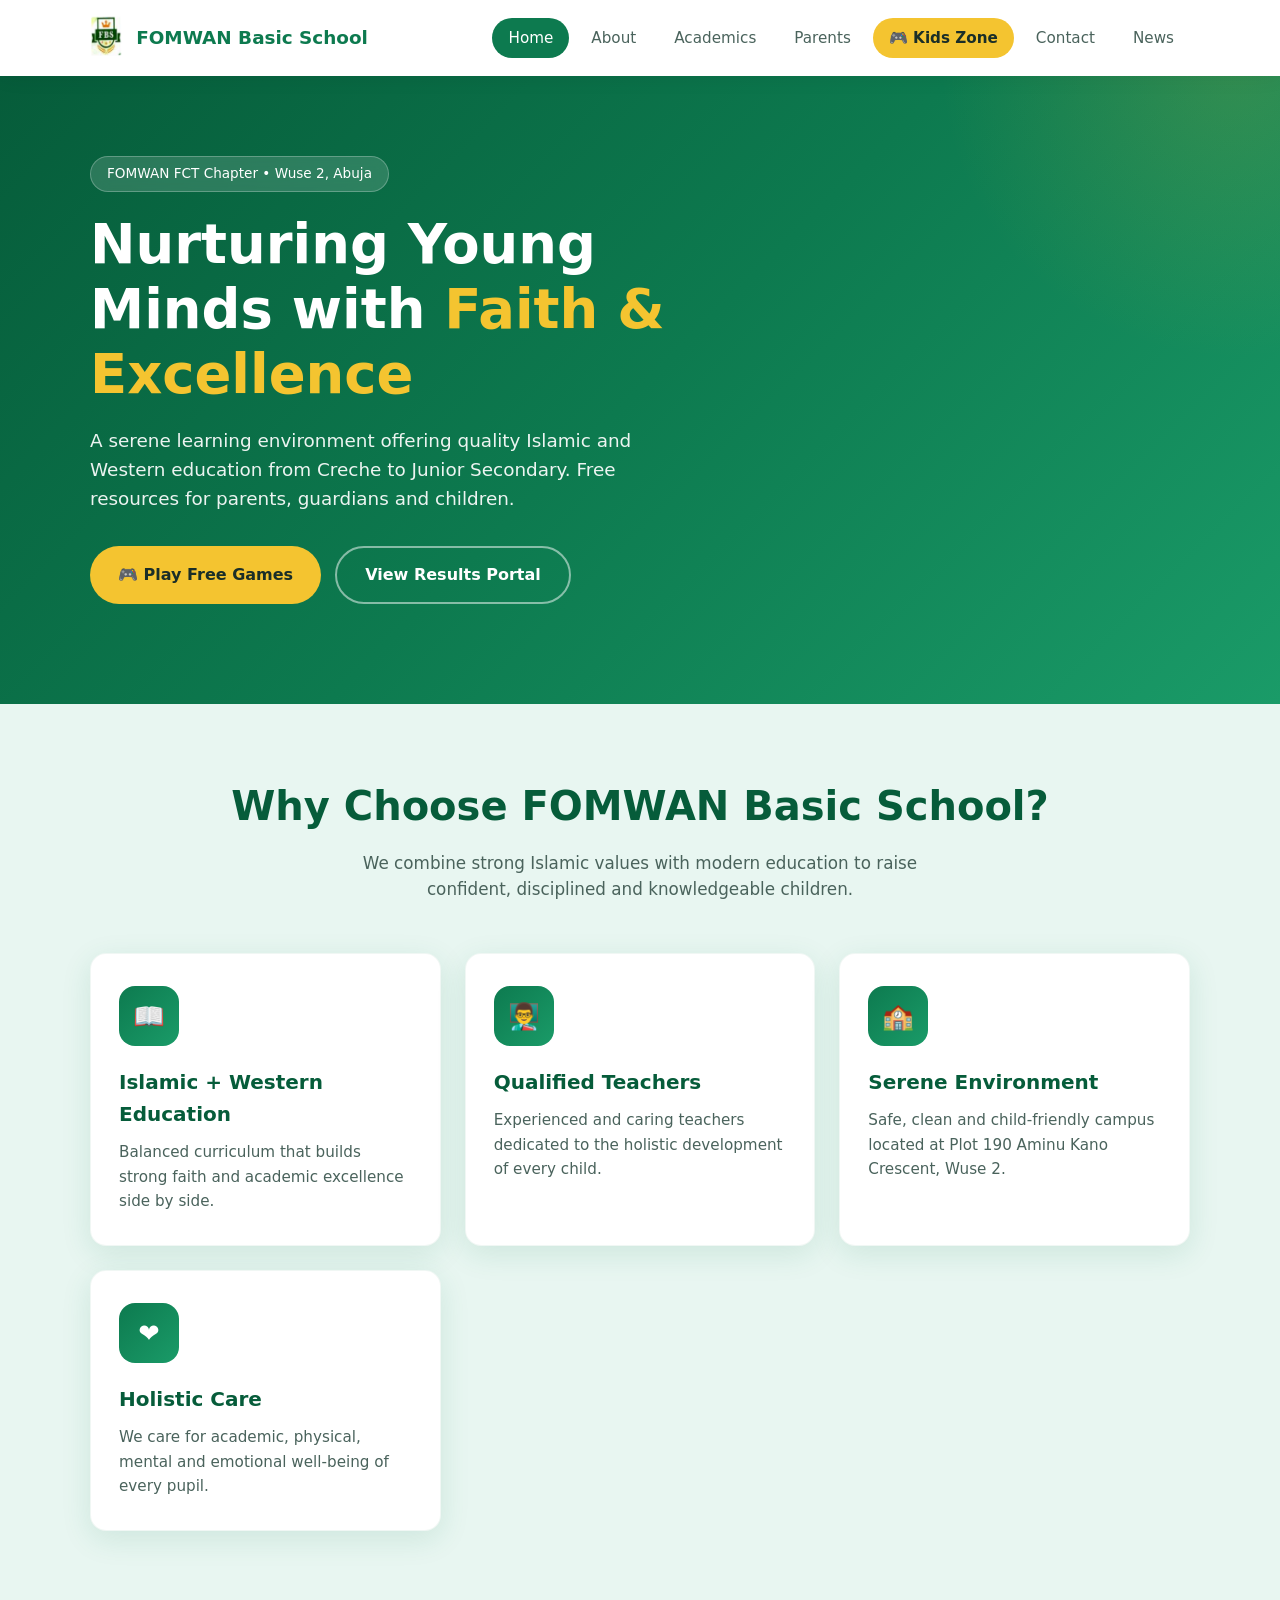
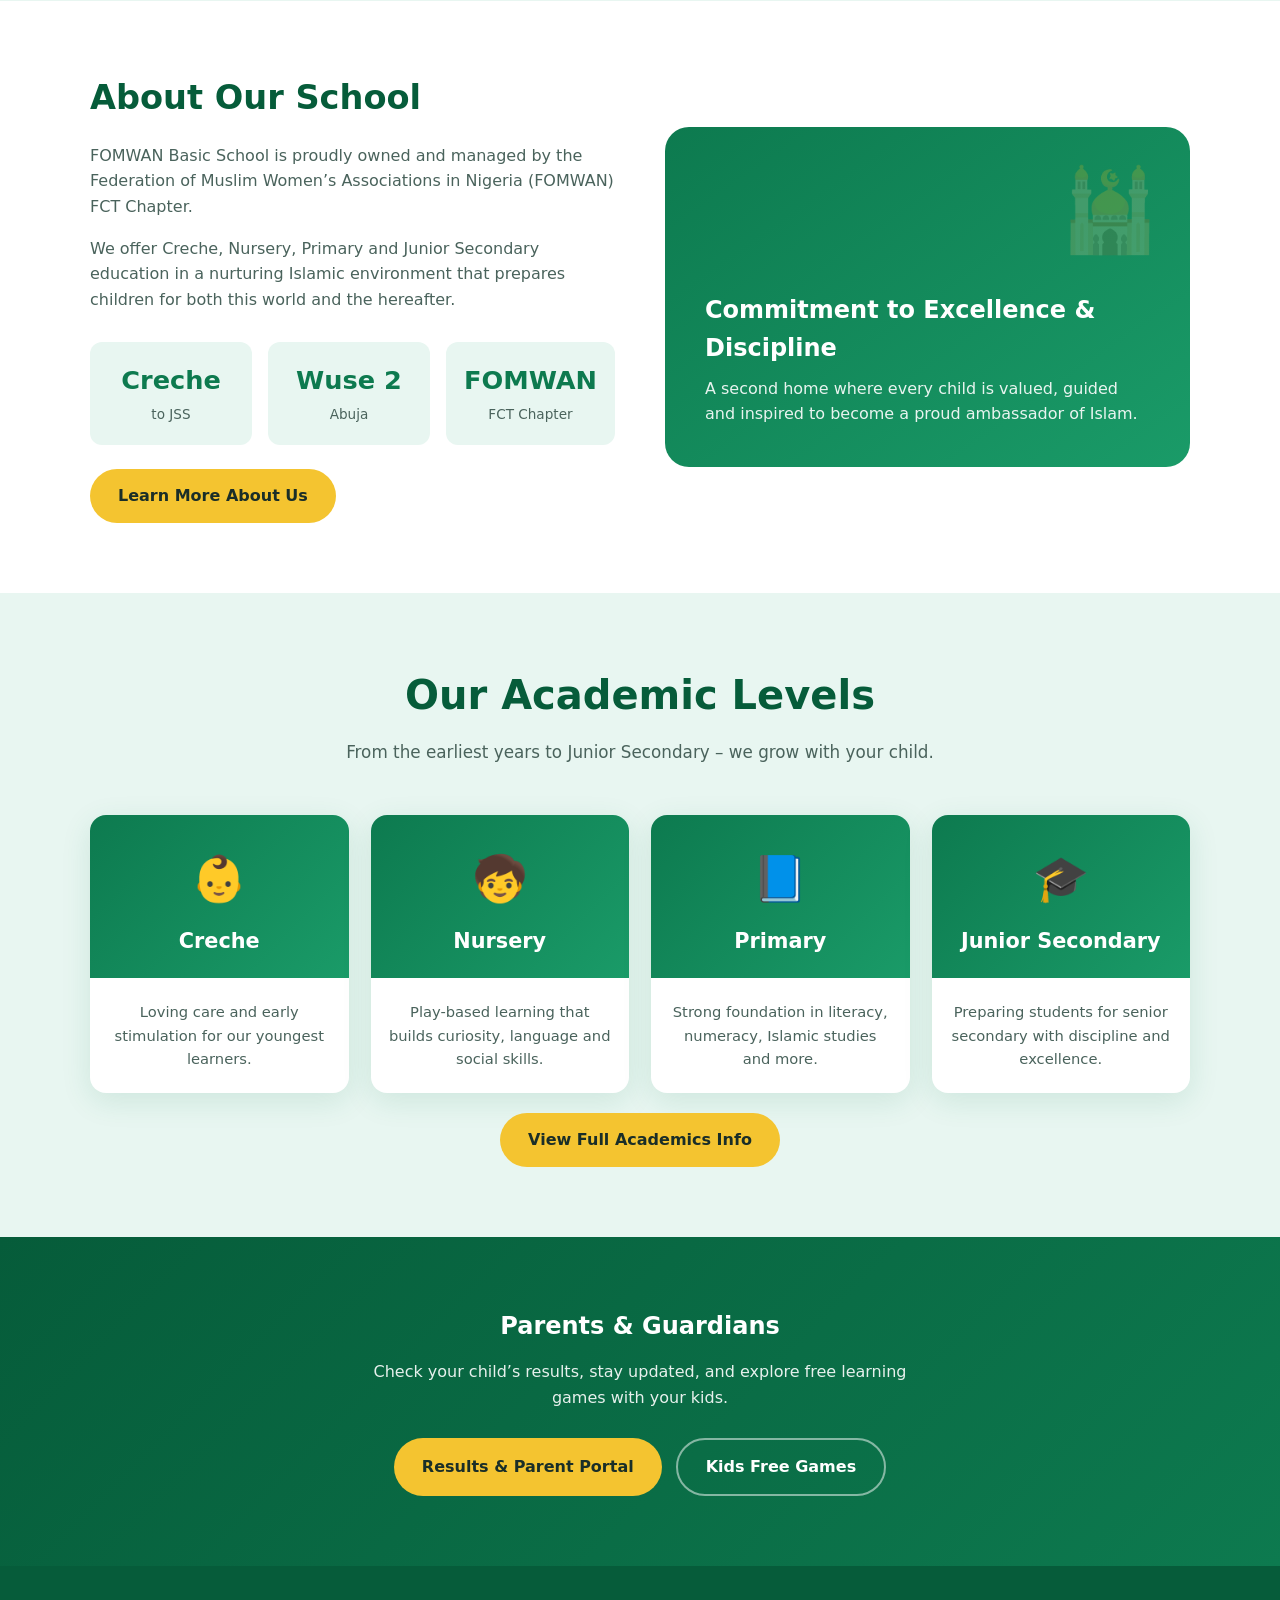
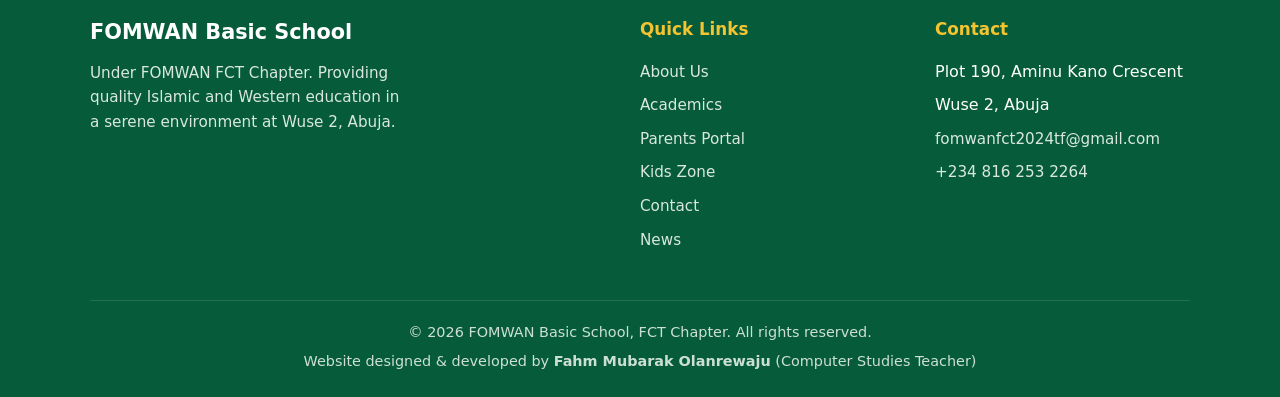
==== commit 4bfd08a4: "new2" ====
--- a/index.html
+++ b/index.html
@@ -25,7 +25,6 @@
           <a href="kids.html" class="nav-cta">🎮 Kids Zone</a>
           <a href="contact.html">Contact</a>
           <a href="news.html">News</a>
-          <a href="admin.html">admin</a>
         </div>
         <div class="hamburger" onclick="toggleMenu()">
           <span></span><span></span><span></span>
@@ -192,6 +191,7 @@
             <li><a href="parents.html">Parents Portal</a></li>
             <li><a href="kids.html">Kids Zone</a></li>
             <li><a href="contact.html">Contact</a></li>
+            <li><a href="news.html">News</a></li>
           </ul>
         </div>
         <div>
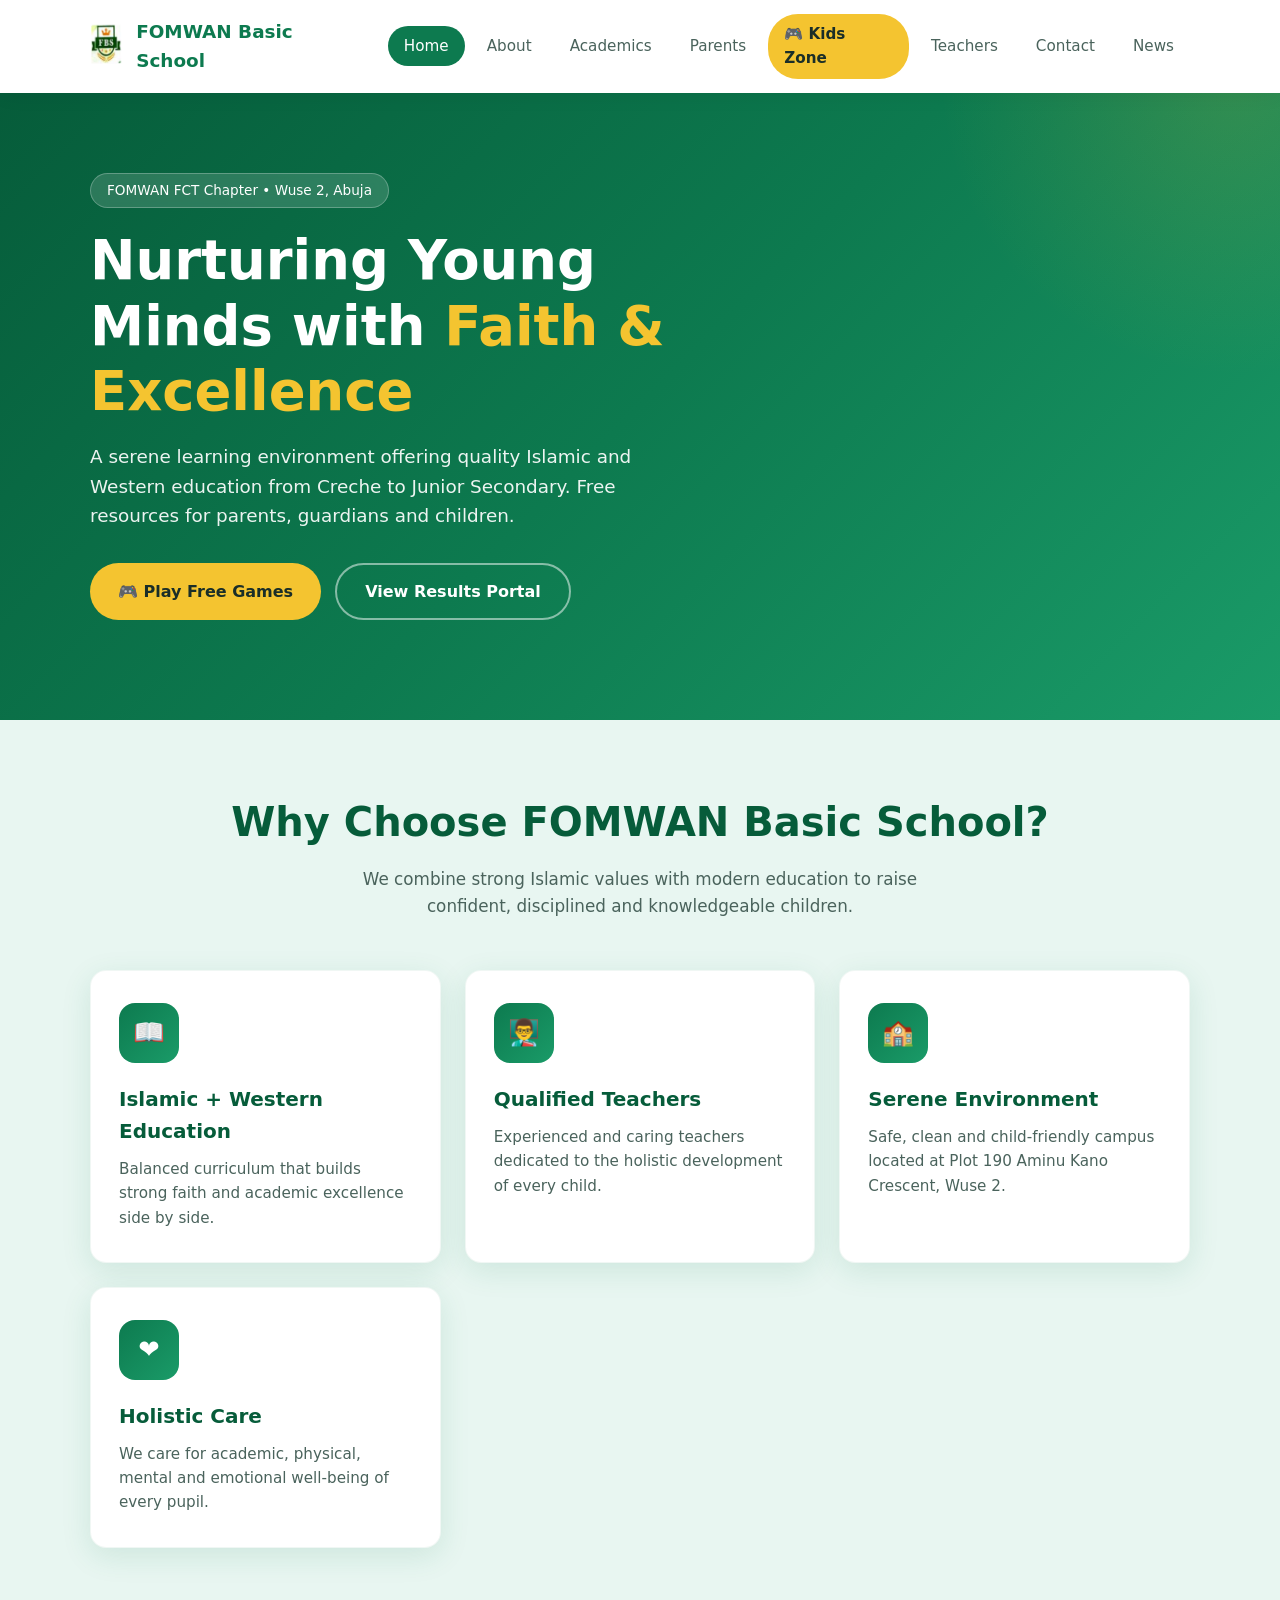
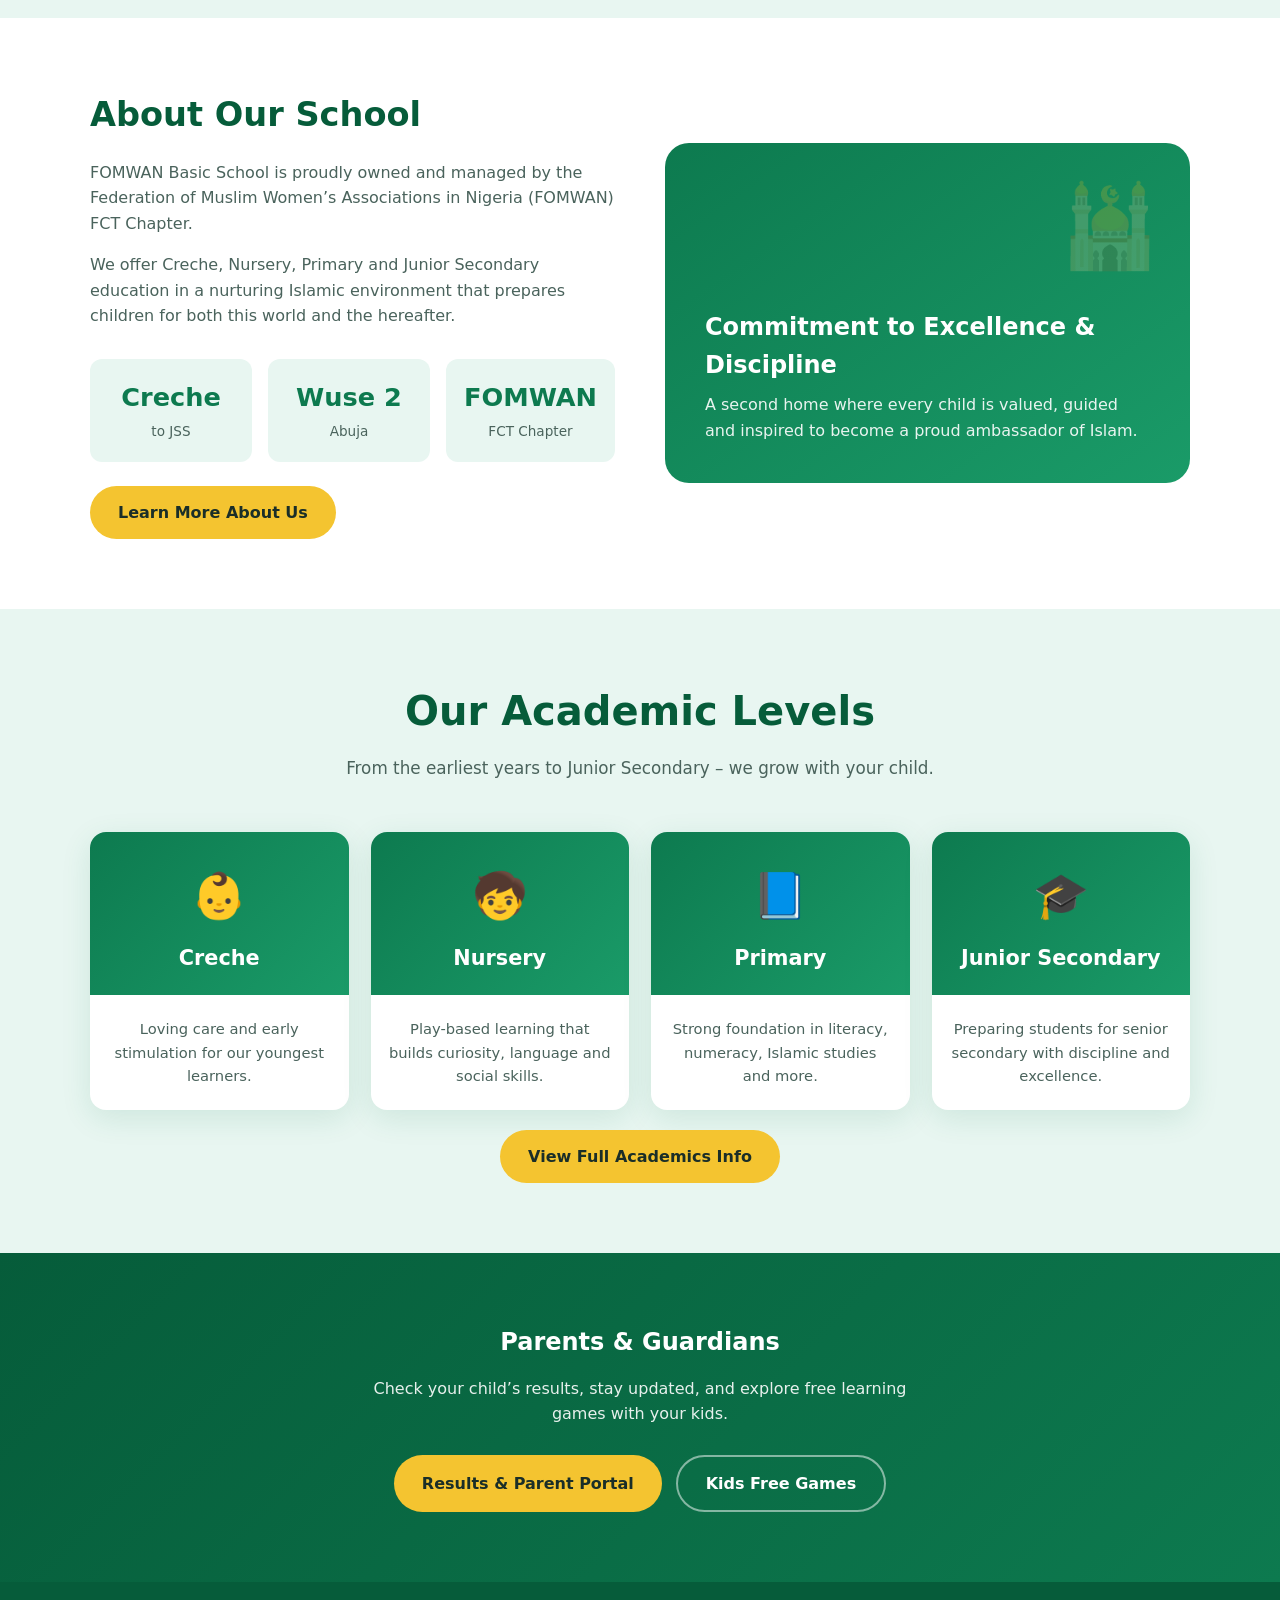
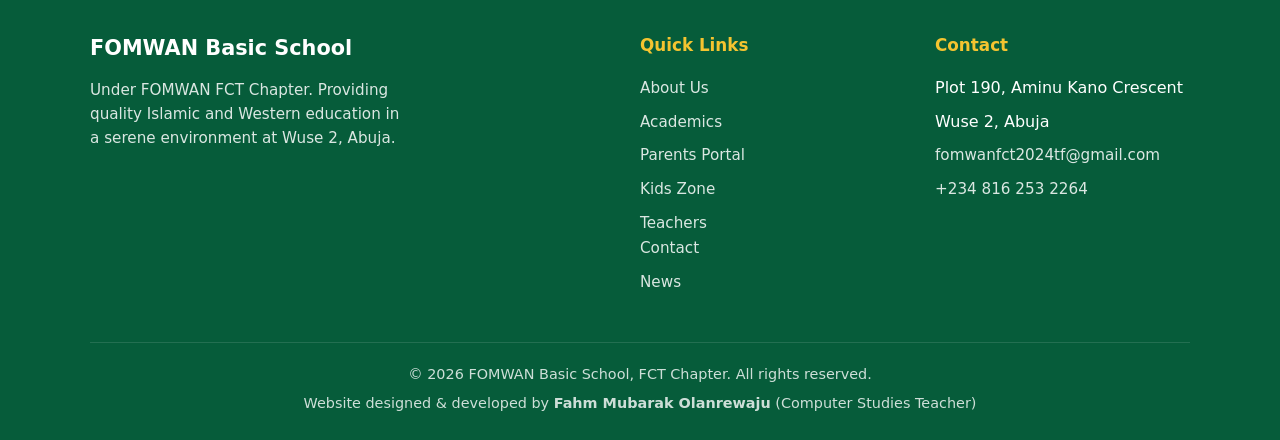
==== commit c5af7adc: "lesson" ====
--- a/index.html
+++ b/index.html
@@ -23,6 +23,7 @@
           <a href="academics.html">Academics</a>
           <a href="parents.html">Parents</a>
           <a href="kids.html" class="nav-cta">🎮 Kids Zone</a>
+          <a href="lessons.html">Teachers</a>
           <a href="contact.html">Contact</a>
           <a href="news.html">News</a>
         </div>
@@ -190,6 +191,7 @@
             <li><a href="academics.html">Academics</a></li>
             <li><a href="parents.html">Parents Portal</a></li>
             <li><a href="kids.html">Kids Zone</a></li>
+            <a href="lessons.html">Teachers</a>
             <li><a href="contact.html">Contact</a></li>
             <li><a href="news.html">News</a></li>
           </ul>
@@ -212,6 +214,6 @@
   </footer>
 
   <!-- FIXED PATH HERE -->
-  <script src="games.js"></script>
+  <script src="js/games.js"></script>
 </body>
 </html>
--- a/css/style.css
+++ b/css/style.css
@@ -85,17 +85,13 @@
   color: var(--primary);
 }
 
-.logo-icon {
+/* NEW: Clean logo image styling */
+.logo img {
   width: 48px;
   height: 48px;
-  background: linear-gradient(135deg, var(--primary), var(--primary-light));
-  border-radius: 12px;
-  display: flex;
-  align-items: center;
-  justify-content: center;
-  color: white;
-  font-size: 1.4rem;
-  box-shadow: 0 4px 12px rgba(13, 122, 79, 0.3);
+  object-fit: contain;
+  border-radius: 8px;
+  display: block;
 }
 
 .nav-links {
